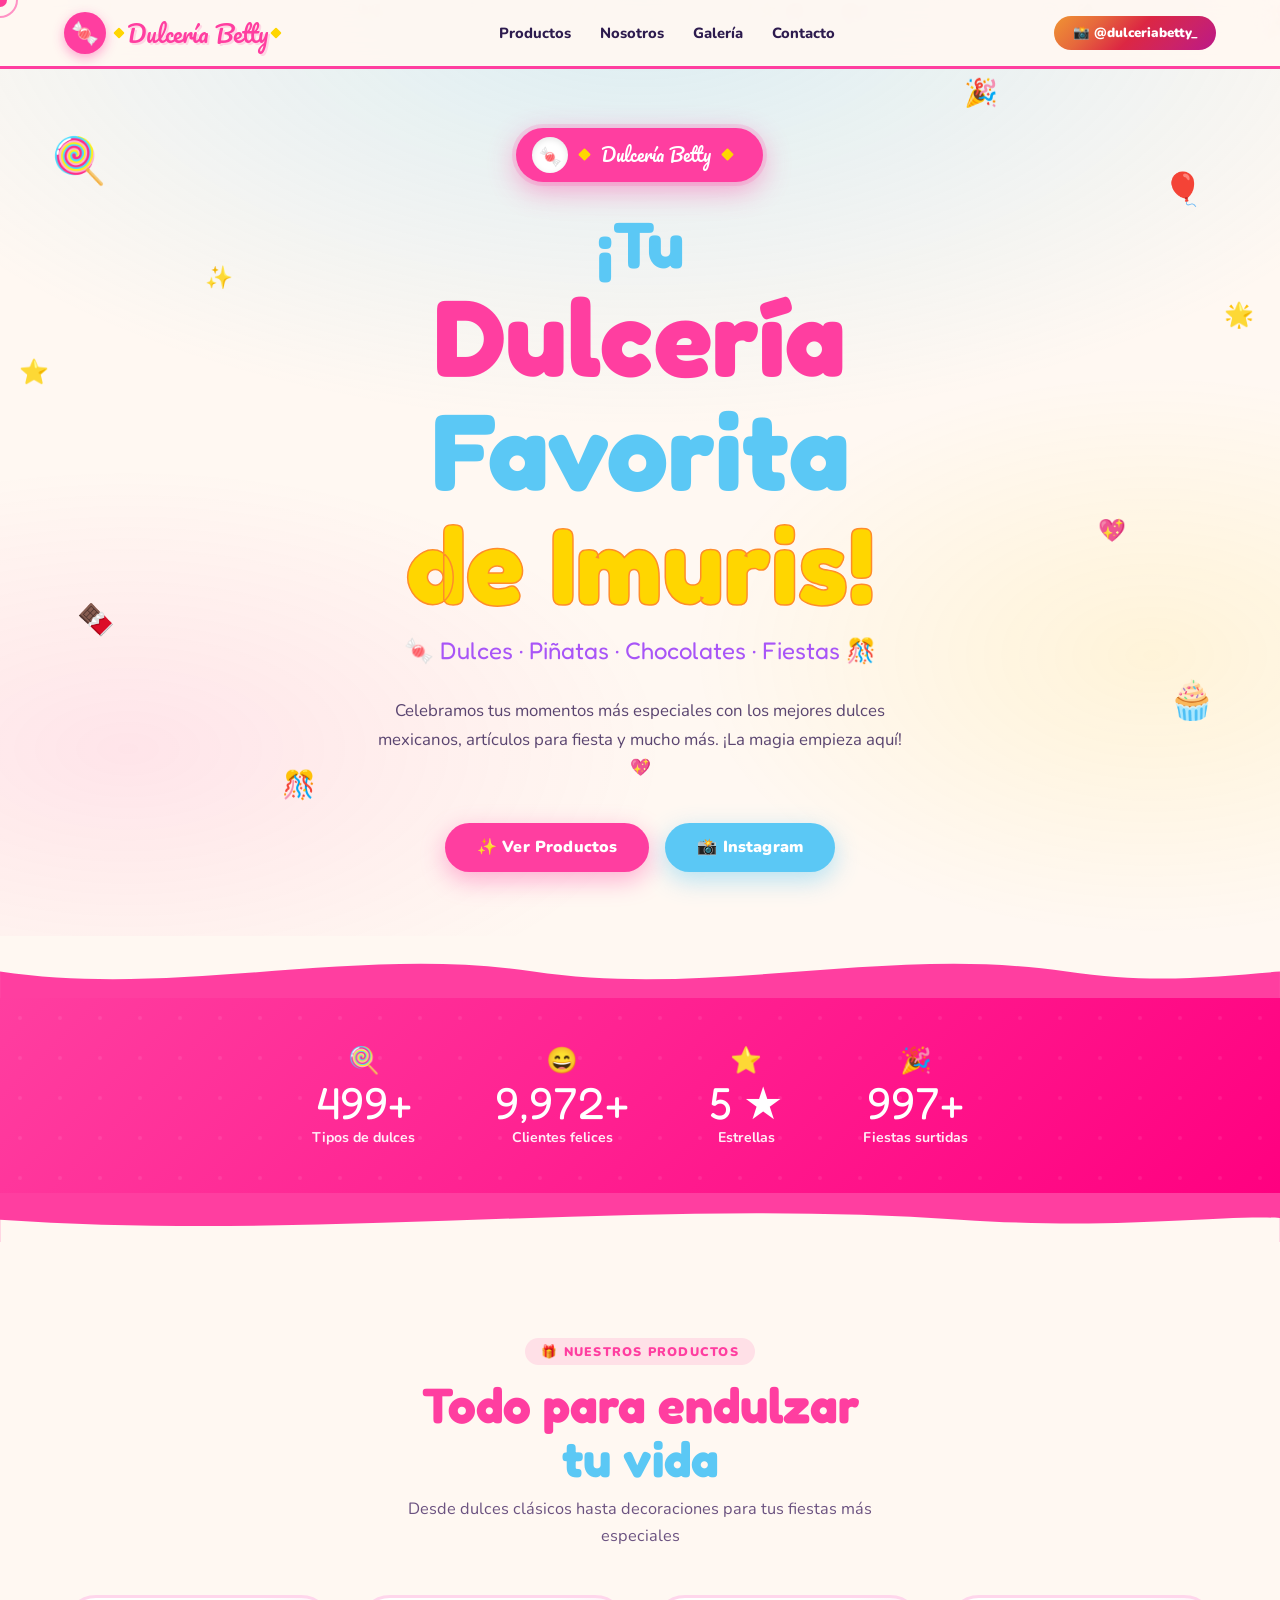
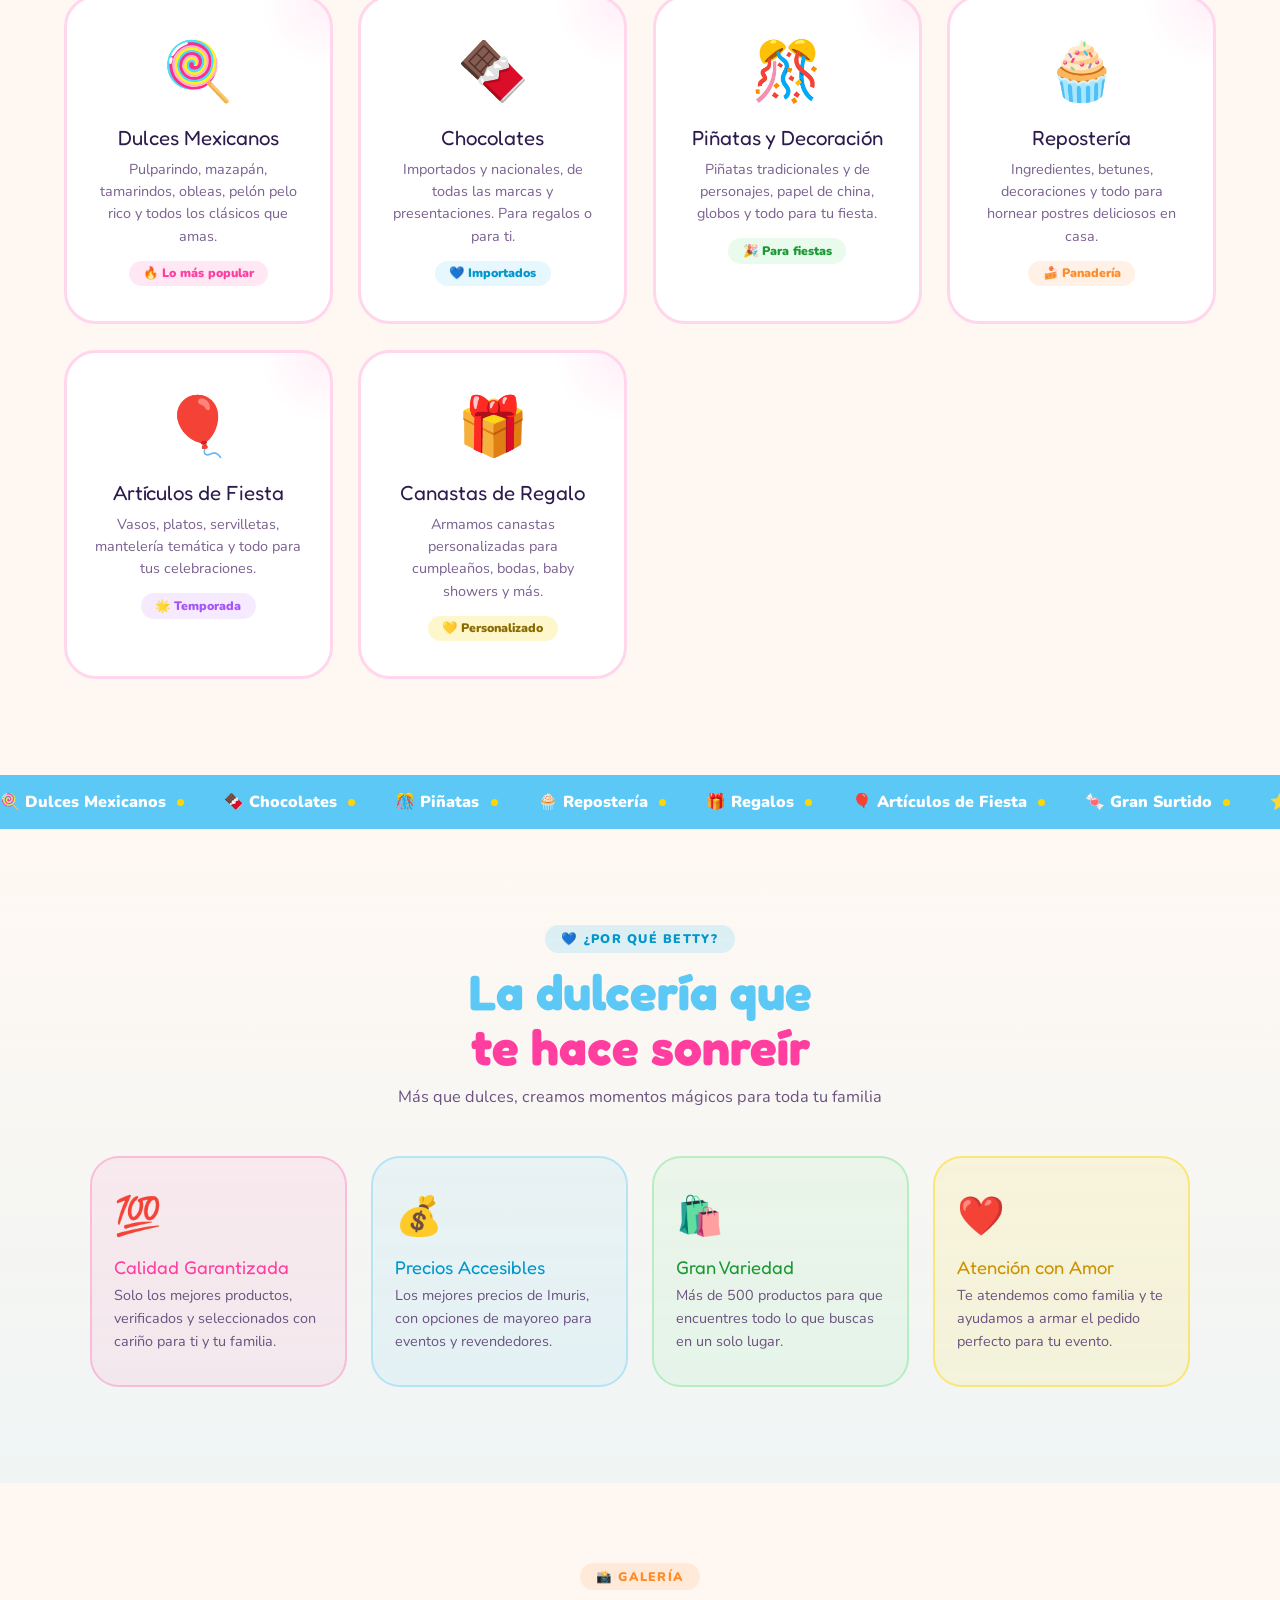
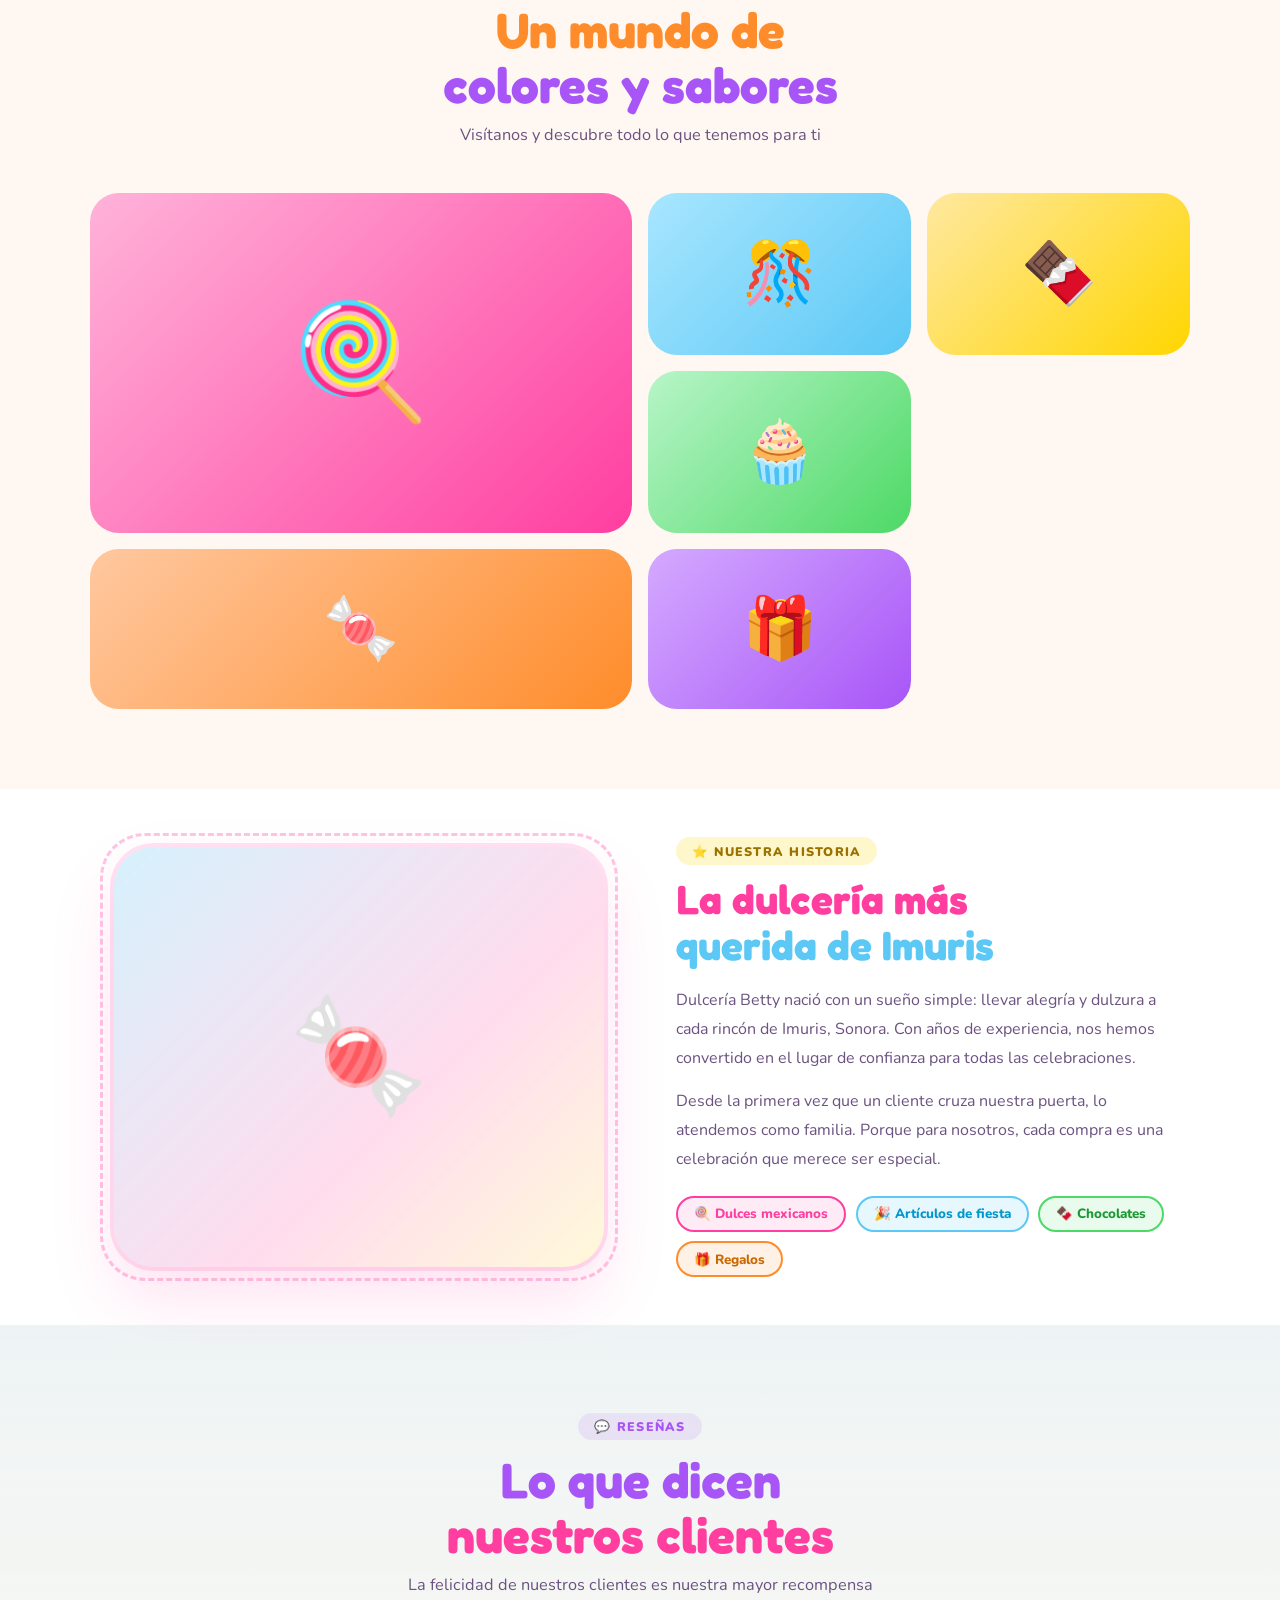
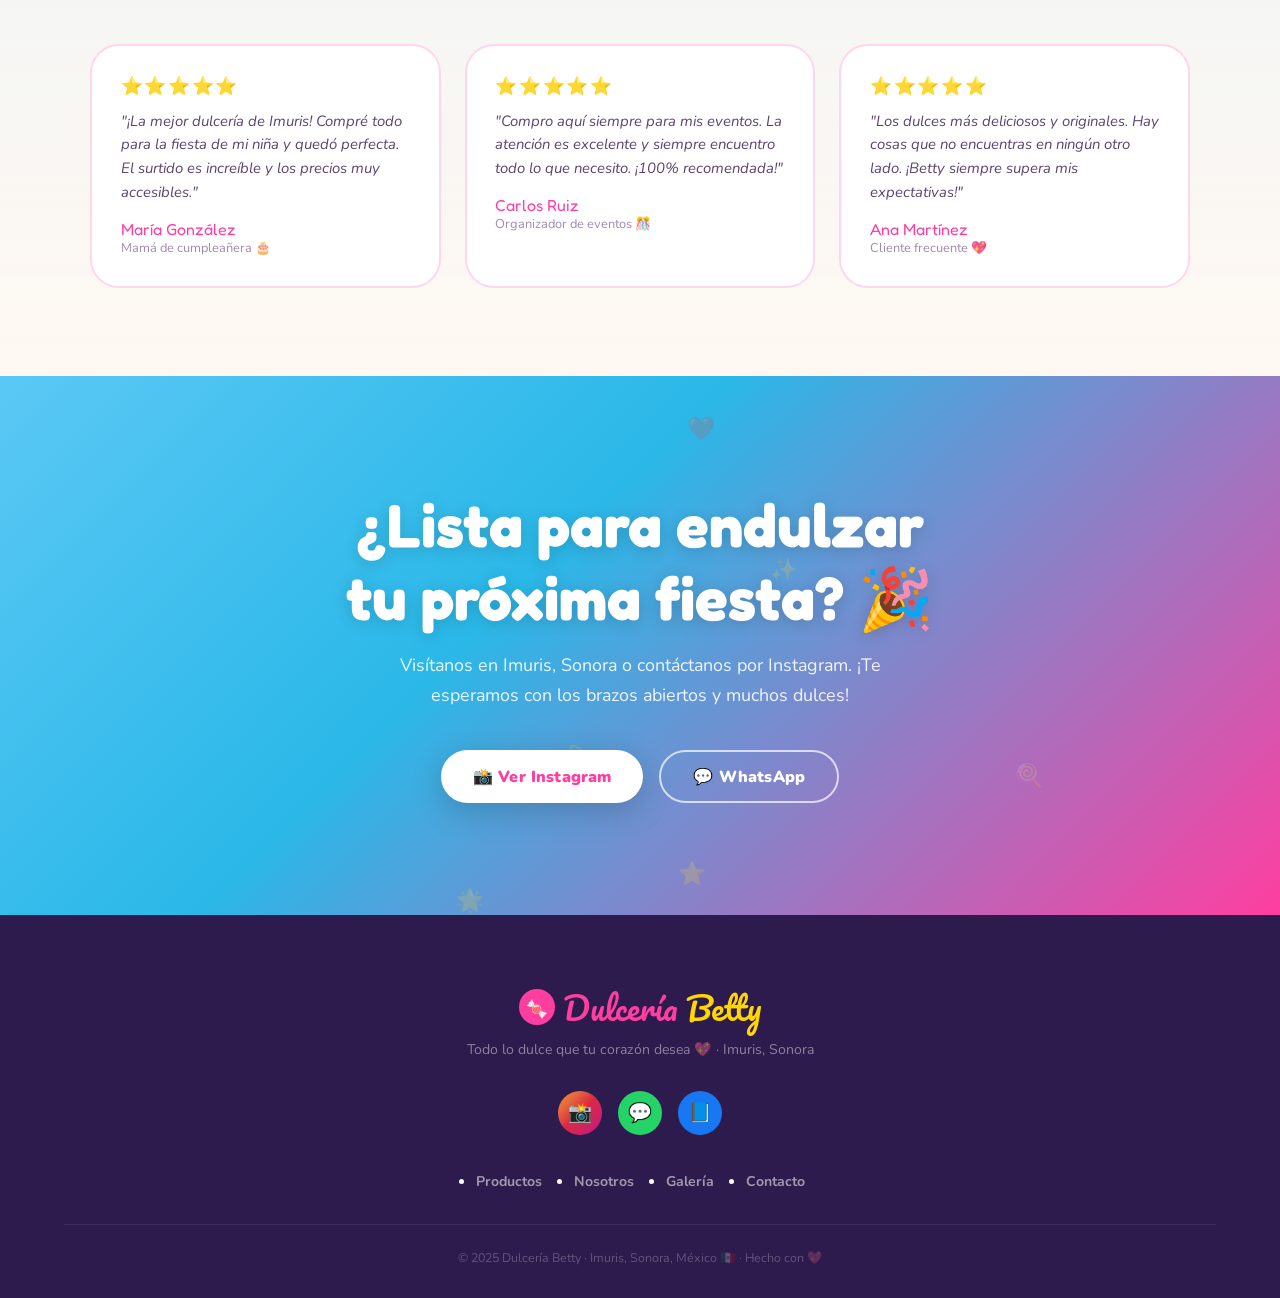
==== index.html @ 535f072e "Rename dulceriabetty.html to index.html" ====
<!DOCTYPE html>
<html lang="es">
<head>
<meta charset="UTF-8">
<meta name="viewport" content="width=device-width, initial-scale=1.0">
<title>Dulcería Betty 🍬 — Imuris, Sonora</title>
<link href="https://fonts.googleapis.com/css2?family=Pacifico&family=Nunito:wght@400;700;800;900&family=Fredoka+One&display=swap" rel="stylesheet">
<link rel="stylesheet" href="style.css">
</head>
<body>

<div id="cur"></div>
<div id="cur2"></div>
<div class="bg-floats" id="bgF"></div>

<!-- ═══════════════════════ NAV ═══════════════════════ -->
<nav>
  <a href="#" class="nav-logo">
    <div class="logo-bubble">🍬</div>
    <div class="logo-text">
      <span class="logo-gem"></span>
      Dulcería Betty
      <span class="logo-gem"></span>
    </div>
  </a>
  <ul class="nav-links">
    <li><a href="#productos">Productos</a></li>
    <li><a href="#nosotros">Nosotros</a></li>
    <li><a href="#galeria">Galería</a></li>
    <li><a href="#contacto">Contacto</a></li>
  </ul>
  <a href="https://www.instagram.com/dulceriabetty_/" target="_blank" class="nav-ig">📸 @dulceriabetty_</a>
</nav>

<!-- ═══════════════════════ HERO ═══════════════════════ -->
<section class="hero">
  <div class="hero-floats">
    <span class="hf" style="top:14%;left:4%;font-size:2.8rem;animation-duration:4s;animation-delay:0s">🍭</span>
    <span class="hf" style="top:18%;right:6%;font-size:2rem;animation-duration:3.5s;animation-delay:.6s">🎈</span>
    <span class="hf" style="top:64%;left:6%;font-size:1.9rem;animation-duration:4.2s;animation-delay:1.3s">🍫</span>
    <span class="hf" style="top:72%;right:5%;font-size:2.4rem;animation-duration:3.8s;animation-delay:.4s">🧁</span>
    <span class="hf" style="top:38%;left:1.5%;font-size:1.5rem;animation-duration:3.2s;animation-delay:1s">⭐</span>
    <span class="hf" style="top:32%;right:2%;font-size:1.5rem;animation-duration:4.5s;animation-delay:1.9s">🌟</span>
    <span class="hf" style="top:82%;left:22%;font-size:1.7rem;animation-duration:3.6s;animation-delay:.8s">🎊</span>
    <span class="hf" style="top:8%;right:22%;font-size:1.7rem;animation-duration:4.1s;animation-delay:1.5s">🎉</span>
    <span class="hf" style="top:55%;right:12%;font-size:1.4rem;animation-duration:3.9s;animation-delay:2.2s">💖</span>
    <span class="hf" style="top:28%;left:16%;font-size:1.4rem;animation-duration:4.4s;animation-delay:.2s">✨</span>
  </div>

  <div style="position:relative;z-index:1;">
    <!-- Logo badge fiel al branding -->
    <div class="hero-logo-badge">
      <div class="hero-logo-bubble">🍬</div>
      <span class="gem"></span>
      Dulcería Betty
      <span class="gem"></span>
    </div>

    <h1>
      <span style="display:block;color:var(--sky);font-size:.6em">¡Tu</span>
      <span class="h1-pink">Dulcería</span><br>
      <span class="h1-sky">Favorita</span><br>
      <span class="h1-yellow">de Imuris!</span>
    </h1>

    <p class="hero-sub">🍬 Dulces · Piñatas · Chocolates · Fiestas 🎊</p>
    <p class="hero-desc">
      Celebramos tus momentos más especiales con los mejores dulces mexicanos,
      artículos para fiesta y mucho más. ¡La magia empieza aquí! 💖
    </p>
    <div class="hero-btns">
      <a href="#productos" class="btn btn-pink" id="btnVer">✨ Ver Productos</a>
      <a href="https://www.instagram.com/dulceriabetty_/" target="_blank" class="btn btn-sky">📸 Instagram</a>
    </div>
  </div>
</section>

<!-- WAVE pink -->
<div class="wave">
  <svg viewBox="0 0 1440 70" xmlns="http://www.w3.org/2000/svg">
    <path d="M0,40 C200,70 400,10 600,40 C800,70 1000,10 1200,40 C1300,55 1370,45 1440,40 L1440,70 L0,70 Z" fill="#FF3EA0"/>
  </svg>
</div>

<!-- ═══════════════════════ STATS ═══════════════════════ -->
<div class="stats">
  <div class="stat reveal"><span class="stat-icon">🍭</span><span class="stat-num" data-count="500">0</span><span class="stat-label">Tipos de dulces</span></div>
  <div class="stat reveal" style="transition-delay:.1s"><span class="stat-icon">😄</span><span class="stat-num" data-count="10000">0</span><span class="stat-label">Clientes felices</span></div>
  <div class="stat reveal" style="transition-delay:.2s"><span class="stat-icon">⭐</span><span class="stat-num" data-count="5">0</span><span class="stat-label">Estrellas</span></div>
  <div class="stat reveal" style="transition-delay:.3s"><span class="stat-icon">🎉</span><span class="stat-num" data-count="1000">0</span><span class="stat-label">Fiestas surtidas</span></div>
</div>

<!-- WAVE sky -->
<div class="wave" style="background:var(--pink)">
  <svg viewBox="0 0 1440 55" xmlns="http://www.w3.org/2000/svg">
    <path d="M0,30 C360,55 720,5 1080,30 C1260,42 1360,25 1440,28 L1440,55 L0,55 Z" fill="#FFF8F2"/>
  </svg>
</div>

<!-- ═══════════════════════ PRODUCTS ═══════════════════════ -->
<section class="products" id="productos">
  <div class="tag reveal" style="background:rgba(255,62,160,.13);color:var(--pink)">🎁 Nuestros Productos</div>
  <h2 class="sec-title reveal" style="color:var(--pink)">Todo para endulzar<br><span style="color:var(--sky)">tu vida</span></h2>
  <p class="sec-sub reveal">Desde dulces clásicos hasta decoraciones para tus fiestas más especiales</p>

  <div class="products-grid">
    <div class="pcard reveal">
      <span class="pcard-emoji">🍭</span>
      <div class="pcard-name">Dulces Mexicanos</div>
      <p class="pcard-desc">Pulparindo, mazapán, tamarindos, obleas, pelón pelo rico y todos los clásicos que amas.</p>
      <span class="ptag" style="background:rgba(255,62,160,.12);color:var(--pink)">🔥 Lo más popular</span>
    </div>
    <div class="pcard reveal" style="transition-delay:.1s">
      <span class="pcard-emoji">🍫</span>
      <div class="pcard-name">Chocolates</div>
      <p class="pcard-desc">Importados y nacionales, de todas las marcas y presentaciones. Para regalos o para ti.</p>
      <span class="ptag" style="background:rgba(91,200,245,.15);color:#0097cc">💙 Importados</span>
    </div>
    <div class="pcard reveal" style="transition-delay:.2s">
      <span class="pcard-emoji">🎊</span>
      <div class="pcard-name">Piñatas y Decoración</div>
      <p class="pcard-desc">Piñatas tradicionales y de personajes, papel de china, globos y todo para tu fiesta.</p>
      <span class="ptag" style="background:rgba(77,217,102,.12);color:#1a9933">🎉 Para fiestas</span>
    </div>
    <div class="pcard reveal" style="transition-delay:.3s">
      <span class="pcard-emoji">🧁</span>
      <div class="pcard-name">Repostería</div>
      <p class="pcard-desc">Ingredientes, betunes, decoraciones y todo para hornear postres deliciosos en casa.</p>
      <span class="ptag" style="background:rgba(255,140,42,.12);color:var(--orange)">🍰 Panadería</span>
    </div>
    <div class="pcard reveal" style="transition-delay:.4s">
      <span class="pcard-emoji">🎈</span>
      <div class="pcard-name">Artículos de Fiesta</div>
      <p class="pcard-desc">Vasos, platos, servilletas, mantelería temática y todo para tus celebraciones.</p>
      <span class="ptag" style="background:rgba(168,85,247,.12);color:var(--purple)">🌟 Temporada</span>
    </div>
    <div class="pcard reveal" style="transition-delay:.5s">
      <span class="pcard-emoji">🎁</span>
      <div class="pcard-name">Canastas de Regalo</div>
      <p class="pcard-desc">Armamos canastas personalizadas para cumpleaños, bodas, baby showers y más.</p>
      <span class="ptag" style="background:rgba(255,214,0,.2);color:#8a6b00">💛 Personalizado</span>
    </div>
  </div>
</section>

<!-- MARQUEE -->
<div class="mq-wrap">
  <div class="mq-track" id="mqTrack"></div>
</div>

<!-- ═══════════════════════ FEATURES ═══════════════════════ -->
<section class="features">
  <div class="tag reveal" style="background:rgba(91,200,245,.2);color:#0097cc">💙 ¿Por qué Betty?</div>
  <h2 class="sec-title reveal" style="color:var(--sky)">La dulcería que<br><span style="color:var(--pink)">te hace sonreír</span></h2>
  <p class="sec-sub reveal">Más que dulces, creamos momentos mágicos para toda tu familia</p>
  <div class="feats-grid">
    <div class="fcard reveal" style="background:rgba(255,62,160,.07);border-color:rgba(255,62,160,.25)">
      <span class="fcard-icon">💯</span>
      <div class="fcard-title" style="color:var(--pink)">Calidad Garantizada</div>
      <p class="fcard-desc">Solo los mejores productos, verificados y seleccionados con cariño para ti y tu familia.</p>
    </div>
    <div class="fcard reveal" style="background:rgba(91,200,245,.09);border-color:rgba(91,200,245,.35);transition-delay:.1s">
      <span class="fcard-icon">💰</span>
      <div class="fcard-title" style="color:#0097cc">Precios Accesibles</div>
      <p class="fcard-desc">Los mejores precios de Imuris, con opciones de mayoreo para eventos y revendedores.</p>
    </div>
    <div class="fcard reveal" style="background:rgba(77,217,102,.07);border-color:rgba(77,217,102,.3);transition-delay:.2s">
      <span class="fcard-icon">🛍️</span>
      <div class="fcard-title" style="color:#1a9933">Gran Variedad</div>
      <p class="fcard-desc">Más de 500 productos para que encuentres todo lo que buscas en un solo lugar.</p>
    </div>
    <div class="fcard reveal" style="background:rgba(255,214,0,.1);border-color:rgba(255,214,0,.45);transition-delay:.3s">
      <span class="fcard-icon">❤️</span>
      <div class="fcard-title" style="color:#cc9200">Atención con Amor</div>
      <p class="fcard-desc">Te atendemos como familia y te ayudamos a armar el pedido perfecto para tu evento.</p>
    </div>
  </div>
</section>

<!-- ═══════════════════════ GALLERY ═══════════════════════ -->
<section class="gallery" id="galeria">
  <div class="tag reveal" style="background:rgba(255,140,42,.12);color:var(--orange)">📸 Galería</div>
  <h2 class="sec-title reveal" style="color:var(--orange)">Un mundo de<br><span style="color:var(--purple)">colores y sabores</span></h2>
  <p class="sec-sub reveal">Visítanos y descubre todo lo que tenemos para ti</p>
  <div class="gal-grid">
    <div class="gcell g1 reveal" data-label="Dulces Mexicanos">🍭</div>
    <div class="gcell g2 reveal" style="transition-delay:.1s" data-label="Artículos de Fiesta">🎊</div>
    <div class="gcell g3 reveal" style="transition-delay:.2s" data-label="Chocolates">🍫</div>
    <div class="gcell g4 reveal" style="transition-delay:.1s" data-label="Repostería">🧁</div>
    <div class="gcell g5 reveal" style="transition-delay:.2s" data-label="Surtido Variado">🍬</div>
    <div class="gcell g6 reveal" style="transition-delay:.3s" data-label="Regalos">🎁</div>
  </div>
</section>

<!-- ═══════════════════════ ABOUT ═══════════════════════ -->
<div class="about-bg" id="nosotros">
  <div class="about-wrap">
    <div class="about-vis reveal-l">
      <div class="about-emoji">🍬</div>
    </div>
    <div class="reveal-r">
      <div class="tag" style="background:rgba(255,214,0,.2);color:#9a7200">⭐ Nuestra Historia</div>
      <h2 class="about-title">
        <span style="color:var(--pink)">La dulcería más</span><br>
        <span style="color:var(--sky)">querida de Imuris</span>
      </h2>
      <p class="about-text">Dulcería Betty nació con un sueño simple: llevar alegría y dulzura a cada rincón de Imuris, Sonora. Con años de experiencia, nos hemos convertido en el lugar de confianza para todas las celebraciones.</p>
      <p class="about-text">Desde la primera vez que un cliente cruza nuestra puerta, lo atendemos como familia. Porque para nosotros, cada compra es una celebración que merece ser especial.</p>
      <div class="pills">
        <span class="pill p-pink">🍭 Dulces mexicanos</span>
        <span class="pill p-sky">🎉 Artículos de fiesta</span>
        <span class="pill p-green">🍫 Chocolates</span>
        <span class="pill p-orange">🎁 Regalos</span>
      </div>
    </div>
  </div>
</div>

<!-- ═══════════════════════ TESTIMONIALS ═══════════════════════ -->
<section class="tests">
  <div class="tag reveal" style="background:rgba(168,85,247,.12);color:var(--purple)">💬 Reseñas</div>
  <h2 class="sec-title reveal" style="color:var(--purple)">Lo que dicen<br><span style="color:var(--pink)">nuestros clientes</span></h2>
  <p class="sec-sub reveal">La felicidad de nuestros clientes es nuestra mayor recompensa</p>
  <div class="test-grid">
    <div class="tcard reveal">
      <div class="tstars">⭐⭐⭐⭐⭐</div>
      <p class="ttext">"¡La mejor dulcería de Imuris! Compré todo para la fiesta de mi niña y quedó perfecta. El surtido es increíble y los precios muy accesibles."</p>
      <div class="tauthor">María González</div>
      <div class="trole">Mamá de cumpleañera 🎂</div>
    </div>
    <div class="tcard reveal" style="transition-delay:.1s">
      <div class="tstars">⭐⭐⭐⭐⭐</div>
      <p class="ttext">"Compro aquí siempre para mis eventos. La atención es excelente y siempre encuentro todo lo que necesito. ¡100% recomendada!"</p>
      <div class="tauthor">Carlos Ruiz</div>
      <div class="trole">Organizador de eventos 🎊</div>
    </div>
    <div class="tcard reveal" style="transition-delay:.2s">
      <div class="tstars">⭐⭐⭐⭐⭐</div>
      <p class="ttext">"Los dulces más deliciosos y originales. Hay cosas que no encuentras en ningún otro lado. ¡Betty siempre supera mis expectativas!"</p>
      <div class="tauthor">Ana Martínez</div>
      <div class="trole">Cliente frecuente 💖</div>
    </div>
  </div>
</section>

<!-- ═══════════════════════ CTA ═══════════════════════ -->
<section class="cta" id="contacto">
  <div class="cta-stars" id="ctaStars"></div>
  <div class="cta-inner reveal">
    <h2>¿Lista para endulzar<br>tu próxima fiesta? 🎉</h2>
    <p>Visítanos en Imuris, Sonora o contáctanos por Instagram. ¡Te esperamos con los brazos abiertos y muchos dulces!</p>
    <div class="hero-btns">
      <a href="https://www.instagram.com/dulceriabetty_/" target="_blank" class="btn btn-white" id="btnIG">📸 Ver Instagram</a>
      <a href="https://wa.me/526311234567" target="_blank" class="btn btn-ghost">💬 WhatsApp</a>
    </div>
  </div>
</section>

<!-- ═══════════════════════ FOOTER ═══════════════════════ -->
<footer>
  <div class="foot-logo">
    <div class="foot-logo-bubble">🍬</div>
    <div class="foot-logo-text">Dulcería <span>Betty</span></div>
  </div>
  <p class="foot-tag">Todo lo dulce que tu corazón desea 💖 · Imuris, Sonora</p>
  <div class="soc-row">
    <a href="https://www.instagram.com/dulceriabetty_/" target="_blank" class="soc-btn soc-ig" title="Instagram">📸</a>
    <a href="https://wa.me/526311234567" target="_blank" class="soc-btn soc-wa" title="WhatsApp">💬</a>
    <a href="#" class="soc-btn soc-fb" title="Facebook">📘</a>
  </div>
  <ul class="foot-links">
    <li><a href="#productos">Productos</a></li>
    <li><a href="#nosotros">Nosotros</a></li>
    <li><a href="#galeria">Galería</a></li>
    <li><a href="#contacto">Contacto</a></li>
  </ul>
  <p class="foot-copy">© 2025 Dulcería Betty · Imuris, Sonora, México 🇲🇽 · Hecho con 💖</p>
</footer>

<!-- ═══════════════════════ SCRIPTS ═══════════════════════ -->
<script>
/* ─ CURSOR ─ */
const cur=document.getElementById('cur'),cur2=document.getElementById('cur2');
let mx=0,my=0,cx=0,cy=0;
document.addEventListener('mousemove',e=>{mx=e.clientX;my=e.clientY;cur.style.left=mx+'px';cur.style.top=my+'px';});
(function anim(){cx+=(mx-cx)*.16;cy+=(my-cy)*.16;cur2.style.left=cx+'px';cur2.style.top=cy+'px';requestAnimationFrame(anim);})();
document.querySelectorAll('a,button,.btn,.pcard,.gcell,.tcard').forEach(el=>{
  el.addEventListener('mouseenter',()=>{cur.style.transform='translate(-50%,-50%) scale(2.8)';cur.style.background='var(--yellow)';cur2.style.borderColor='var(--yellow)';});
  el.addEventListener('mouseleave',()=>{cur.style.transform='translate(-50%,-50%) scale(1)';cur.style.background='var(--pink)';cur2.style.borderColor='var(--pink)';});
});

/* ─ BG FLOATS ─ */
const ems=['🍭','🍬','🍫','🧁','🎊','⭐','🍡','🎈','✨','🎉','🍰','🌟','💖','🎀','🎁'];
const bgF=document.getElementById('bgF');
for(let i=0;i<28;i++){
  const s=document.createElement('span');
  s.textContent=ems[Math.floor(Math.random()*ems.length)];
  s.style.cssText=`left:${Math.random()*100}%;font-size:${.9+Math.random()*1.3}rem;animation-duration:${10+Math.random()*20}s;animation-delay:${Math.random()*15}s;`;
  bgF.appendChild(s);
}

/* ─ CTA STARS ─ */
const ctaS=document.getElementById('ctaStars');
['⭐','✨','🌟','💫','❤️','🍭'].forEach((em,i)=>{
  const s=document.createElement('span');
  s.textContent=em;
  s.style.cssText=`position:absolute;font-size:1.4rem;left:${5+Math.random()*90}%;top:${5+Math.random()*90}%;animation-delay:${i*.4}s;`;
  ctaS.appendChild(s);
});

/* ─ MARQUEE ─ */
const items=['🍭 Dulces Mexicanos','🍫 Chocolates','🎊 Piñatas','🧁 Repostería','🎁 Regalos','🎈 Artículos de Fiesta','🍬 Gran Surtido','⭐ Calidad Garantizada','💰 Precios Accesibles','🎉 Imuris, Sonora'];
const track=document.getElementById('mqTrack');
[...items,...items].forEach(t=>{const d=document.createElement('div');d.className='mq-item';d.innerHTML=`<span>${t}</span><span class="mq-dot"></span>`;track.appendChild(d);});

/* ─ SCROLL REVEAL ─ */
const obs=new IntersectionObserver(es=>{es.forEach(e=>{if(e.isIntersecting)e.target.classList.add('on');});},{threshold:.11});
document.querySelectorAll('.reveal,.reveal-l,.reveal-r').forEach(el=>obs.observe(el));

/* ─ COUNT UP ─ */
const cobs=new IntersectionObserver(es=>{
  es.forEach(e=>{
    if(!e.isIntersecting)return;
    const el=e.target,target=+el.dataset.count,t0=performance.now();
    (function tick(now){
      const p=Math.min((now-t0)/1800,1),ease=1-Math.pow(1-p,3),v=Math.round(ease*target);
      el.textContent=target===5?'5 ★':(v>=1000?v.toLocaleString():v)+(target>=100?'+':'');
      if(p<1)requestAnimationFrame(tick);
    })(t0);
    cobs.unobserve(el);
  });
},{threshold:.5});
document.querySelectorAll('[data-count]').forEach(el=>cobs.observe(el));

/* ─ CONFETTI BURST ─ */
const cols=['#FF3EA0','#5BC8F5','#FFD600','#4DD966','#FF8C2A','#A855F7','#FF0080','#fff'];
function burst(x,y){
  for(let i=0;i<26;i++){
    const p=document.createElement('div');
    p.className='cft';
    const tx=(Math.random()-.5)*230,ty=(Math.random()-.5)*230;
    const sz=6+Math.random()*6;
    p.style.cssText=`left:${x}px;top:${y}px;width:${sz}px;height:${sz}px;background:${cols[Math.floor(Math.random()*cols.length)]};border-radius:${Math.random()>.5?'50%':'3px'};`;
    document.body.appendChild(p);
    p.animate([
      {transform:'translate(-50%,-50%) rotate(0deg) scale(1)',opacity:1},
      {transform:`translate(calc(-50% + ${tx}px),calc(-50% + ${ty}px)) rotate(${Math.random()*720}deg) scale(.05)`,opacity:0}
    ],{duration:750+Math.random()*500,easing:'cubic-bezier(.25,.46,.45,.94)',fill:'forwards'}).onfinish=()=>p.remove();
  }
}
document.getElementById('btnVer').addEventListener('click',e=>burst(e.clientX,e.clientY));
document.getElementById('btnIG').addEventListener('click',e=>burst(e.clientX,e.clientY));

/* ─ NAV active scroll ─ */
const secs=document.querySelectorAll('section[id],[id="nosotros"]');
window.addEventListener('scroll',()=>{
  let c='';
  secs.forEach(s=>{if(window.scrollY>=s.offsetTop-140)c=s.id;});
  document.querySelectorAll('.nav-links a').forEach(a=>{a.style.color=a.getAttribute('href')==='#'+c?'var(--pink)':'';});
},{passive:true});
</script>
</body>
</html>
---- style.css ----
:root {
  --pink:    #FF3EA0;
  --hot:     #FF0080;
  --sky:     #5BC8F5;
  --skylt:   #A8E6FF;
  --yellow:  #FFD600;
  --green:   #4DD966;
  --orange:  #FF8C2A;
  --purple:  #A855F7;
  --cream:   #FFF8F2;
  --white:   #FFFFFF;
  --dark:    #2D1B4E;
}
*{margin:0;padding:0;box-sizing:border-box;}
html{scroll-behavior:smooth;}
body{font-family:'Nunito',sans-serif;background:var(--cream);color:var(--dark);overflow-x:hidden;cursor:none;}

/* ── CURSOR ── */
#cur{width:14px;height:14px;background:var(--pink);border-radius:50%;position:fixed;pointer-events:none;z-index:99999;transform:translate(-50%,-50%);transition:transform .12s,background .25s;mix-blend-mode:multiply;}
#cur2{width:36px;height:36px;border:2.5px solid var(--pink);border-radius:50%;position:fixed;pointer-events:none;z-index:99998;transform:translate(-50%,-50%);transition:transform .28s cubic-bezier(.25,.46,.45,.94),border-color .25s;opacity:.55;}

/* ── FLOATING BG ── */
.bg-floats{position:fixed;inset:0;pointer-events:none;z-index:0;overflow:hidden;}
.bg-floats span{position:absolute;animation:floatUp linear infinite;opacity:.13;}
@keyframes floatUp{0%{transform:translateY(105vh) rotate(0);}100%{transform:translateY(-8vh) rotate(360deg);}}

/* ── NAV ── */
nav{
  position:fixed;top:0;left:0;right:0;z-index:200;
  display:flex;align-items:center;justify-content:space-between;
  padding:.75rem 5%;
  background:rgba(255,248,242,.92);
  backdrop-filter:blur(16px);
  border-bottom:3px solid var(--pink);
  animation:slideDown .7s cubic-bezier(.34,1.56,.64,1) both;
}
@keyframes slideDown{from{transform:translateY(-110%);opacity:0;}to{transform:translateY(0);opacity:1;}}

/* Logo fiel al branding */
.nav-logo{display:flex;align-items:center;gap:.55rem;text-decoration:none;}
.logo-bubble{
  background:var(--pink);border-radius:50%;
  width:42px;height:42px;display:flex;align-items:center;justify-content:center;
  box-shadow:0 4px 12px rgba(255,62,160,.45);
  font-size:1.4rem;
  animation:bobble 2.4s ease-in-out infinite;
  flex-shrink:0;
}
@keyframes bobble{0%,100%{transform:translateY(0);}50%{transform:translateY(-5px);}}
.logo-text{
  font-family:'Pacifico',cursive;font-size:1.45rem;
  color:var(--pink);
  text-shadow:2px 2px 0 rgba(255,62,160,.18);
  display:flex;align-items:center;gap:.25rem;
}
.logo-gem{display:inline-block;width:8px;height:8px;background:var(--yellow);transform:rotate(45deg);border-radius:1px;}

.nav-links{display:flex;gap:1.8rem;list-style:none;}
.nav-links a{text-decoration:none;font-weight:800;font-size:.92rem;color:var(--dark);position:relative;padding:.2rem 0;transition:color .25s;}
.nav-links a::after{content:'';position:absolute;bottom:-2px;left:0;right:0;height:2.5px;background:var(--pink);transform:scaleX(0);transition:transform .3s;border-radius:2px;}
.nav-links a:hover{color:var(--pink);}
.nav-links a:hover::after{transform:scaleX(1);}

.nav-ig{
  display:flex;align-items:center;gap:.45rem;
  background:linear-gradient(135deg,#f09433,#e6683c,#dc2743,#cc2366,#bc1888);
  color:#fff;padding:.5rem 1.15rem;border-radius:2rem;
  font-weight:900;font-size:.83rem;text-decoration:none;
  transition:transform .2s,box-shadow .2s;
}
.nav-ig:hover{transform:scale(1.06);box-shadow:0 6px 20px rgba(220,39,67,.45);}

/* ── HERO ── */
.hero{
  min-height:100vh;display:flex;align-items:center;justify-content:center;
  text-align:center;padding:8rem 2rem 4rem;position:relative;z-index:1;
  background:
    radial-gradient(ellipse 100% 70% at 50% 0%,rgba(91,200,245,.22) 0%,transparent 65%),
    radial-gradient(ellipse 70% 50% at 10% 80%,rgba(255,62,160,.1) 0%,transparent 60%),
    radial-gradient(ellipse 60% 50% at 90% 70%,rgba(255,214,0,.1) 0%,transparent 60%);
}
.hero-floats{position:absolute;inset:0;pointer-events:none;overflow:hidden;}
.hf{position:absolute;animation:hFloat ease-in-out infinite;}
@keyframes hFloat{0%,100%{transform:translateY(0) rotate(-6deg);}50%{transform:translateY(-20px) rotate(6deg);}}

/* Big logo badge in hero */
.hero-logo-badge{
  display:inline-flex;align-items:center;gap:.6rem;
  background:var(--pink);color:#fff;
  padding:.55rem 1.8rem .55rem 1rem;border-radius:3rem;
  font-family:'Pacifico',cursive;font-size:1.1rem;
  margin-bottom:1.8rem;
  box-shadow:0 8px 28px rgba(255,62,160,.45),0 0 0 4px rgba(255,62,160,.15);
  animation:popIn .7s .2s cubic-bezier(.34,1.56,.64,1) both;
}
@keyframes popIn{from{transform:scale(0) rotate(-12deg);opacity:0;}to{transform:scale(1) rotate(0);opacity:1;}}
.hero-logo-badge .gem{display:inline-block;width:9px;height:9px;background:var(--yellow);transform:rotate(45deg);border-radius:1px;margin:0 .15rem;}
.hero-logo-bubble{
  width:36px;height:36px;background:#fff;border-radius:50%;
  display:flex;align-items:center;justify-content:center;font-size:1.15rem;
  box-shadow:inset 0 2px 6px rgba(0,0,0,.1);
}

.hero h1{
  font-family:'Fredoka One',cursive;
  font-size:clamp(3rem,8.5vw,7rem);
  line-height:1.05;
  animation:slideUp .85s .1s cubic-bezier(.34,1.56,.64,1) both;
}
.h1-white{color:#fff;-webkit-text-stroke:2px var(--pink);}
.h1-sky{color:var(--sky);}
.h1-pink{color:var(--pink);}
.h1-yellow{color:var(--yellow);-webkit-text-stroke:1.5px var(--orange);}
@keyframes slideUp{from{transform:translateY(40px);opacity:0;}to{transform:translateY(0);opacity:1;}}
.hero-sub{font-family:'Fredoka One',cursive;font-size:clamp(1.1rem,2.5vw,1.5rem);color:var(--purple);margin:.9rem 0 2rem;animation:slideUp .85s .25s cubic-bezier(.34,1.56,.64,1) both;}
.hero-desc{max-width:540px;margin:0 auto 2.5rem;font-size:1.05rem;color:#5a4570;line-height:1.7;animation:slideUp .85s .38s cubic-bezier(.34,1.56,.64,1) both;}
.hero-btns{display:flex;gap:1rem;justify-content:center;flex-wrap:wrap;animation:slideUp .85s .5s cubic-bezier(.34,1.56,.64,1) both;}

/* ── BUTTONS ── */
.btn{
  padding:.85rem 2rem;border-radius:3rem;
  font-family:'Nunito',sans-serif;font-weight:900;font-size:1rem;
  cursor:none;border:none;transition:transform .22s,box-shadow .22s;
  text-decoration:none;display:inline-flex;align-items:center;gap:.5rem;
  letter-spacing:.01em;
}
.btn-pink{background:var(--pink);color:#fff;box-shadow:0 8px 24px rgba(255,62,160,.4);}
.btn-pink:hover{transform:translateY(-4px) scale(1.04);box-shadow:0 14px 34px rgba(255,62,160,.52);}
.btn-sky{background:var(--sky);color:#fff;box-shadow:0 8px 24px rgba(91,200,245,.45);}
.btn-sky:hover{transform:translateY(-4px) scale(1.04);box-shadow:0 14px 34px rgba(91,200,245,.55);}
.btn-yellow{background:var(--yellow);color:var(--dark);box-shadow:0 8px 24px rgba(255,214,0,.4);}
.btn-yellow:hover{transform:translateY(-4px) scale(1.04);}
.btn-white{background:#fff;color:var(--pink);box-shadow:0 8px 32px rgba(0,0,0,.18);}
.btn-white:hover{transform:translateY(-4px) scale(1.04);}
.btn-ghost{background:transparent;color:#fff;border:2.5px solid rgba(255,255,255,.7);}
.btn-ghost:hover{background:rgba(255,255,255,.18);transform:translateY(-4px);}

/* ── WAVY DIVIDER ── */
.wave{width:100%;overflow:hidden;line-height:0;position:relative;z-index:2;}
.wave svg{display:block;}

/* ── STATS ── */
.stats{
  background:linear-gradient(135deg,var(--pink) 0%,var(--hot) 100%);
  padding:2.8rem 5%;display:flex;justify-content:center;flex-wrap:wrap;gap:2rem 5rem;
  position:relative;z-index:2;
}
.stats::before{
  content:'';position:absolute;inset:0;
  background:url("data:image/svg+xml,%3Csvg width='40' height='40' xmlns='http://www.w3.org/2000/svg'%3E%3Ccircle cx='20' cy='20' r='2' fill='white' fill-opacity='.08'/%3E%3C/svg%3E");
}
.stat{text-align:center;color:#fff;position:relative;}
.stat-icon{font-size:1.6rem;display:block;margin-bottom:.2rem;}
.stat-num{font-family:'Fredoka One',cursive;font-size:2.8rem;line-height:1;display:block;}
.stat-label{font-weight:700;font-size:.88rem;opacity:.92;}

/* ── SECTION SHARED ── */
section{position:relative;z-index:1;}
.tag{
  display:inline-flex;align-items:center;gap:.4rem;
  font-size:.78rem;font-weight:900;letter-spacing:.1em;text-transform:uppercase;
  padding:.32rem 1rem;border-radius:2rem;margin-bottom:.8rem;
}
.sec-title{font-family:'Fredoka One',cursive;font-size:clamp(2rem,5vw,3.1rem);line-height:1.1;margin-bottom:.6rem;}
.sec-sub{font-size:1.02rem;color:#6b5280;max-width:490px;margin:0 auto 2.8rem;line-height:1.65;}

/* ── PRODUCTS ── */
.products{padding:6rem 5%;text-align:center;}
.products-grid{display:grid;grid-template-columns:repeat(auto-fit,minmax(258px,1fr));gap:1.6rem;max-width:1180px;margin:0 auto;}
.pcard{
  background:#fff;border-radius:2rem;padding:2.2rem 1.5rem;
  border:3px solid #FFD6EC;
  transition:transform .35s cubic-bezier(.34,1.56,.64,1),box-shadow .35s,border-color .3s;
  position:relative;overflow:hidden;cursor:none;
}
.pcard::after{
  content:'';position:absolute;top:-60px;right:-60px;
  width:130px;height:130px;border-radius:50%;
  background:radial-gradient(circle,rgba(255,62,160,.08),transparent 70%);
  transition:transform .4s;
}
.pcard:hover{transform:translateY(-10px) scale(1.025);box-shadow:0 24px 50px rgba(255,62,160,.16);border-color:var(--pink);}
.pcard:hover::after{transform:scale(2.5);}
.pcard-emoji{font-size:3.6rem;margin-bottom:.9rem;display:block;animation:wiggle 2.8s ease-in-out infinite;}
@keyframes wiggle{0%,100%{transform:rotate(-6deg);}50%{transform:rotate(6deg);}}
.pcard:nth-child(2) .pcard-emoji{animation-delay:.45s;}
.pcard:nth-child(3) .pcard-emoji{animation-delay:.9s;}
.pcard:nth-child(4) .pcard-emoji{animation-delay:1.35s;}
.pcard:nth-child(5) .pcard-emoji{animation-delay:1.8s;}
.pcard:nth-child(6) .pcard-emoji{animation-delay:2.25s;}
.pcard-name{font-family:'Fredoka One',cursive;font-size:1.28rem;color:var(--dark);margin-bottom:.45rem;}
.pcard-desc{font-size:.9rem;color:#7a6090;line-height:1.55;}
.ptag{display:inline-block;margin-top:.85rem;padding:.3rem .9rem;border-radius:2rem;font-size:.77rem;font-weight:900;}

/* ── MARQUEE ── */
.mq-wrap{background:var(--sky);padding:1rem 0;overflow:hidden;position:relative;z-index:2;}
.mq-track{display:flex;gap:2.5rem;width:max-content;animation:marquee 22s linear infinite;}
.mq-track:hover{animation-play-state:paused;}
@keyframes marquee{from{transform:translateX(0);}to{transform:translateX(-50%);}}
.mq-item{white-space:nowrap;font-weight:900;font-size:1rem;color:#fff;display:flex;align-items:center;gap:.7rem;}
.mq-dot{width:7px;height:7px;background:var(--yellow);border-radius:50%;display:inline-block;}

/* ── FEATURES ── */
.features{padding:6rem 5%;text-align:center;background:linear-gradient(180deg,var(--cream) 0%,rgba(168,230,255,.18) 100%);}
.feats-grid{display:grid;grid-template-columns:repeat(auto-fit,minmax(235px,1fr));gap:1.5rem;max-width:1100px;margin:0 auto;}
.fcard{padding:2rem 1.4rem;border-radius:1.8rem;text-align:left;border:2.5px solid transparent;transition:transform .3s;}
.fcard:hover{transform:translateY(-7px);}
.fcard-icon{font-size:2.4rem;margin-bottom:.8rem;display:block;}
.fcard-title{font-family:'Fredoka One',cursive;font-size:1.15rem;margin-bottom:.4rem;}
.fcard-desc{font-size:.9rem;color:#6b5280;line-height:1.6;}

/* ── GALLERY MOSAIC ── */
.gallery{padding:5rem 5%;text-align:center;}
.gal-grid{display:grid;grid-template-columns:repeat(4,1fr);gap:1rem;max-width:1100px;margin:0 auto;}
.gcell{
  border-radius:1.8rem;display:flex;align-items:center;justify-content:center;
  font-size:3.8rem;min-height:160px;
  transition:transform .35s cubic-bezier(.34,1.56,.64,1),filter .3s;cursor:none;
  position:relative;overflow:hidden;
}
.gcell::before{
  content:attr(data-label);position:absolute;bottom:0;left:0;right:0;
  background:rgba(0,0,0,.25);color:#fff;
  font-family:'Fredoka One',cursive;font-size:1rem;
  padding:.5rem;text-align:center;
  transform:translateY(100%);transition:transform .3s;
}
.gcell:hover::before{transform:translateY(0);}
.gcell:hover{transform:scale(1.05);filter:brightness(1.08);}
.gcell:nth-child(1){grid-column:span 2;grid-row:span 2;min-height:340px;font-size:7rem;}
.gcell:nth-child(5){grid-column:span 2;}
.g1{background:linear-gradient(135deg,#FFB3D9,var(--pink));}
.g2{background:linear-gradient(135deg,#A8E6FF,var(--sky));}
.g3{background:linear-gradient(135deg,#FFE8A0,var(--yellow));}
.g4{background:linear-gradient(135deg,#B8F5C8,var(--green));}
.g5{background:linear-gradient(135deg,#FFC8A0,var(--orange));}
.g6{background:linear-gradient(135deg,#D4AAFF,var(--purple));}

/* ── ABOUT ── */
.about-bg{background:#fff;padding:3rem 0;}
.about-wrap{display:grid;grid-template-columns:1fr 1fr;gap:4.5rem;align-items:center;max-width:1180px;margin:0 auto;padding:0 5%;}
.about-vis{
  border-radius:2.5rem;
  background:linear-gradient(135deg,rgba(91,200,245,.25) 0%,rgba(255,62,160,.18) 60%,rgba(255,214,0,.15) 100%);
  min-height:420px;display:flex;align-items:center;justify-content:center;
  position:relative;
  box-shadow:0 0 0 4px rgba(255,62,160,.15),0 32px 64px rgba(255,62,160,.15);
}
/* Decorative circles */
.about-vis::before{
  content:'';position:absolute;top:-14px;left:-14px;right:-14px;bottom:-14px;
  border-radius:2.8rem;border:3px dashed rgba(255,62,160,.3);
  animation:spinSlow 20s linear infinite;
}
@keyframes spinSlow{from{transform:rotate(0);}to{transform:rotate(360deg);}}
.about-emoji{font-size:7rem;animation:hFloat 3s ease-in-out infinite;}
.about-title{font-family:'Fredoka One',cursive;font-size:2.55rem;line-height:1.12;margin-bottom:1.1rem;}
.about-text{font-size:1rem;color:#6b5280;line-height:1.8;margin-bottom:.9rem;}
.pills{display:flex;flex-wrap:wrap;gap:.6rem;margin-top:1.4rem;}
.pill{padding:.4rem 1rem;border-radius:2rem;font-weight:800;font-size:.84rem;border:2.5px solid;}
.p-pink{background:rgba(255,62,160,.1);border-color:var(--pink);color:var(--pink);}
.p-sky{background:rgba(91,200,245,.15);border-color:var(--sky);color:#0097cc;}
.p-green{background:rgba(77,217,102,.12);border-color:var(--green);color:#1a9933;}
.p-orange{background:rgba(255,140,42,.12);border-color:var(--orange);color:#cc6800;}

/* ── TESTIMONIALS ── */
.tests{padding:5.5rem 5%;text-align:center;background:linear-gradient(180deg,rgba(168,230,255,.2) 0%,var(--cream) 100%);}
.test-grid{display:grid;grid-template-columns:repeat(auto-fit,minmax(275px,1fr));gap:1.5rem;max-width:1100px;margin:0 auto;}
.tcard{
  background:#fff;border-radius:1.8rem;padding:1.8rem;
  border:2.5px solid #FFD6EC;text-align:left;
  transition:transform .3s,box-shadow .3s;
}
.tcard:hover{transform:translateY(-7px);box-shadow:0 16px 40px rgba(255,62,160,.13);}
.tstars{color:var(--yellow);font-size:1.1rem;margin-bottom:.7rem;letter-spacing:.1rem;}
.ttext{font-size:.93rem;color:#5a4570;line-height:1.6;margin-bottom:.9rem;font-style:italic;}
.tauthor{font-family:'Fredoka One',cursive;font-size:1rem;color:var(--pink);}
.trole{font-size:.8rem;color:#a08ab0;}

/* ── CTA ── */
.cta{
  padding:7rem 5%;text-align:center;
  background:linear-gradient(135deg,var(--sky) 0%,#2AB8E8 40%,var(--pink) 100%);
  position:relative;overflow:hidden;
}
.cta-stars{position:absolute;inset:0;pointer-events:none;}
.cta-stars span{position:absolute;font-size:1.5rem;opacity:.2;animation:twinkle 2s ease-in-out infinite alternate;}
@keyframes twinkle{from{transform:scale(.8);opacity:.15;}to{transform:scale(1.2);opacity:.35;}}
.cta-inner{position:relative;z-index:1;}
.cta h2{font-family:'Fredoka One',cursive;font-size:clamp(2.2rem,5vw,3.8rem);color:#fff;margin-bottom:1rem;text-shadow:0 3px 16px rgba(0,0,0,.15);}
.cta p{font-size:1.12rem;color:rgba(255,255,255,.9);max-width:500px;margin:0 auto 2.5rem;line-height:1.65;}

/* ── FOOTER ── */
footer{background:var(--dark);color:#fff;padding:4rem 5% 2rem;text-align:center;}
.foot-logo{font-family:'Pacifico',cursive;font-size:2rem;margin-bottom:.3rem;display:flex;align-items:center;justify-content:center;gap:.5rem;}
.foot-logo-bubble{background:var(--pink);border-radius:50%;width:36px;height:36px;display:flex;align-items:center;justify-content:center;font-size:1.1rem;}
.foot-logo-text{color:var(--pink);}
.foot-logo-text span{color:var(--yellow);}
.foot-tag{color:rgba(255,255,255,.45);font-size:.88rem;margin-bottom:2rem;}
.soc-row{display:flex;justify-content:center;gap:1rem;margin-bottom:2.2rem;}
.soc-btn{width:44px;height:44px;border-radius:50%;display:flex;align-items:center;justify-content:center;font-size:1.2rem;text-decoration:none;transition:transform .25s;cursor:none;}
.soc-btn:hover{transform:scale(1.28) rotate(-8deg);}
.soc-ig{background:linear-gradient(135deg,#f09433,#e6683c,#dc2743,#cc2366,#bc1888);}
.soc-wa{background:#25D366;}
.soc-fb{background:#1877F2;}
.foot-links{display:flex;justify-content:center;gap:2rem;flex-wrap:wrap;margin-bottom:2rem;}
.foot-links a{color:rgba(255,255,255,.55);text-decoration:none;font-weight:700;font-size:.88rem;transition:color .2s;}
.foot-links a:hover{color:var(--pink);}
.foot-copy{color:rgba(255,255,255,.25);font-size:.78rem;border-top:1px solid rgba(255,255,255,.08);padding-top:1.5rem;}

/* ── SCROLL REVEAL ── */
.reveal{opacity:0;transform:translateY(30px);transition:opacity .65s ease,transform .65s ease;}
.reveal-l{opacity:0;transform:translateX(-38px);transition:opacity .7s ease,transform .7s ease;}
.reveal-r{opacity:0;transform:translateX(38px);transition:opacity .7s ease,transform .7s ease;}
.on{opacity:1!important;transform:none!important;}

/* ── CONFETTI ── */
.cft{position:fixed;pointer-events:none;z-index:9999;border-radius:2px;}

/* ── RESPONSIVE ── */
@media(max-width:820px){
  .nav-links{display:none;}
  .about-wrap{grid-template-columns:1fr;gap:2rem;}
  .gal-grid{grid-template-columns:repeat(2,1fr);}
  .gcell:nth-child(1){grid-column:span 2;}
  .gcell:nth-child(5){grid-column:span 2;}
}
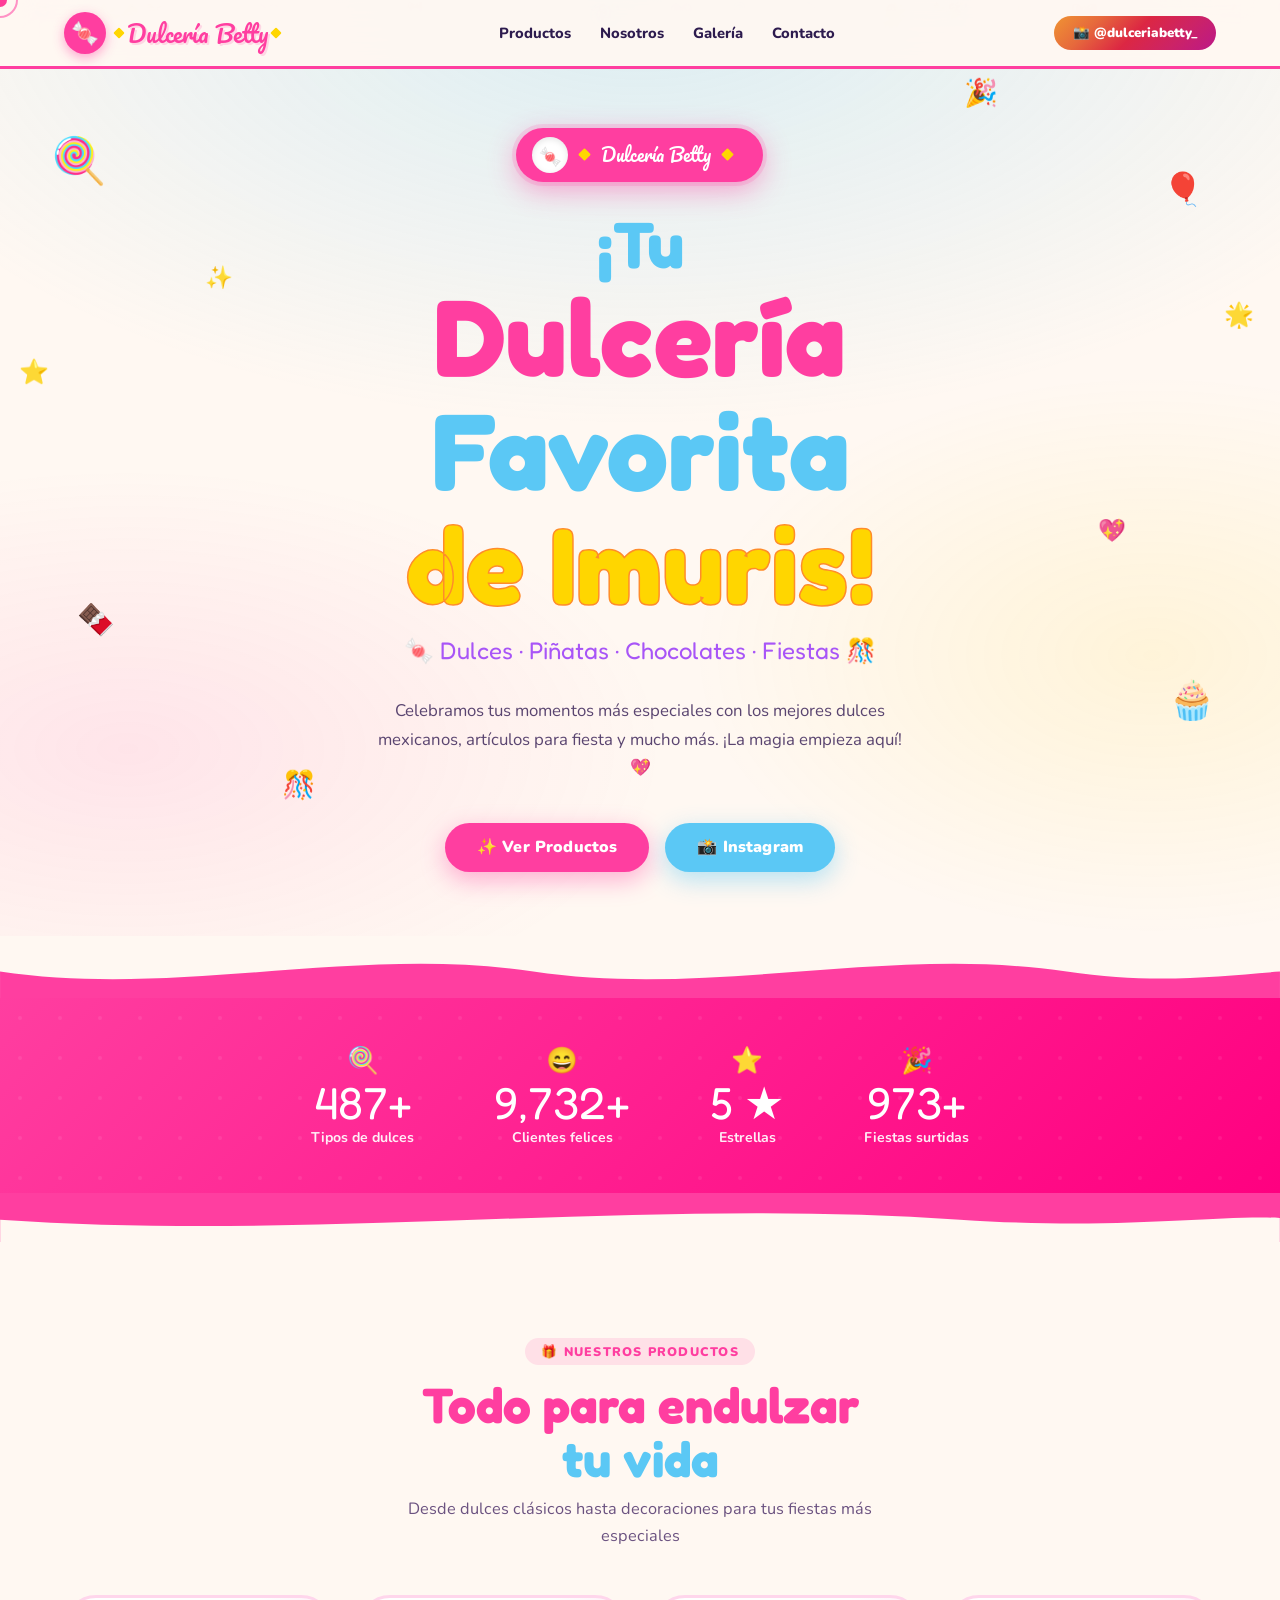
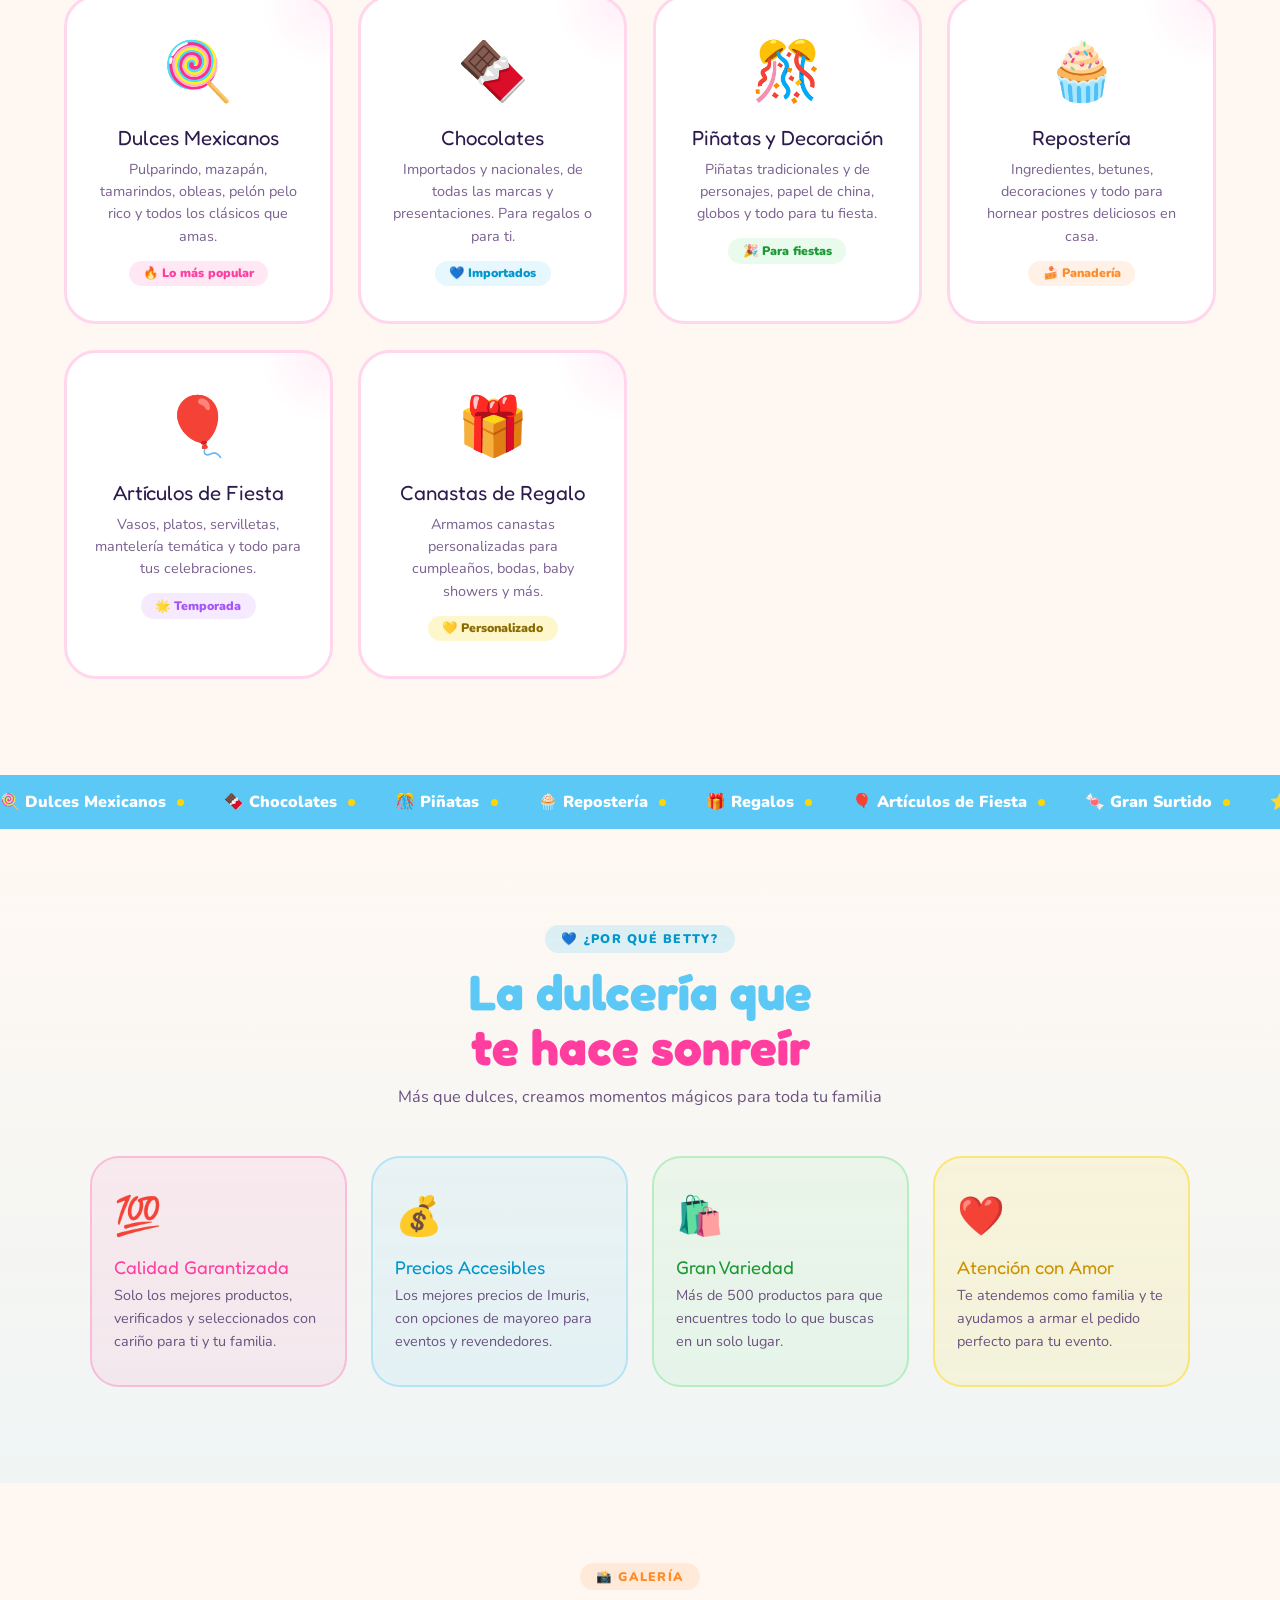
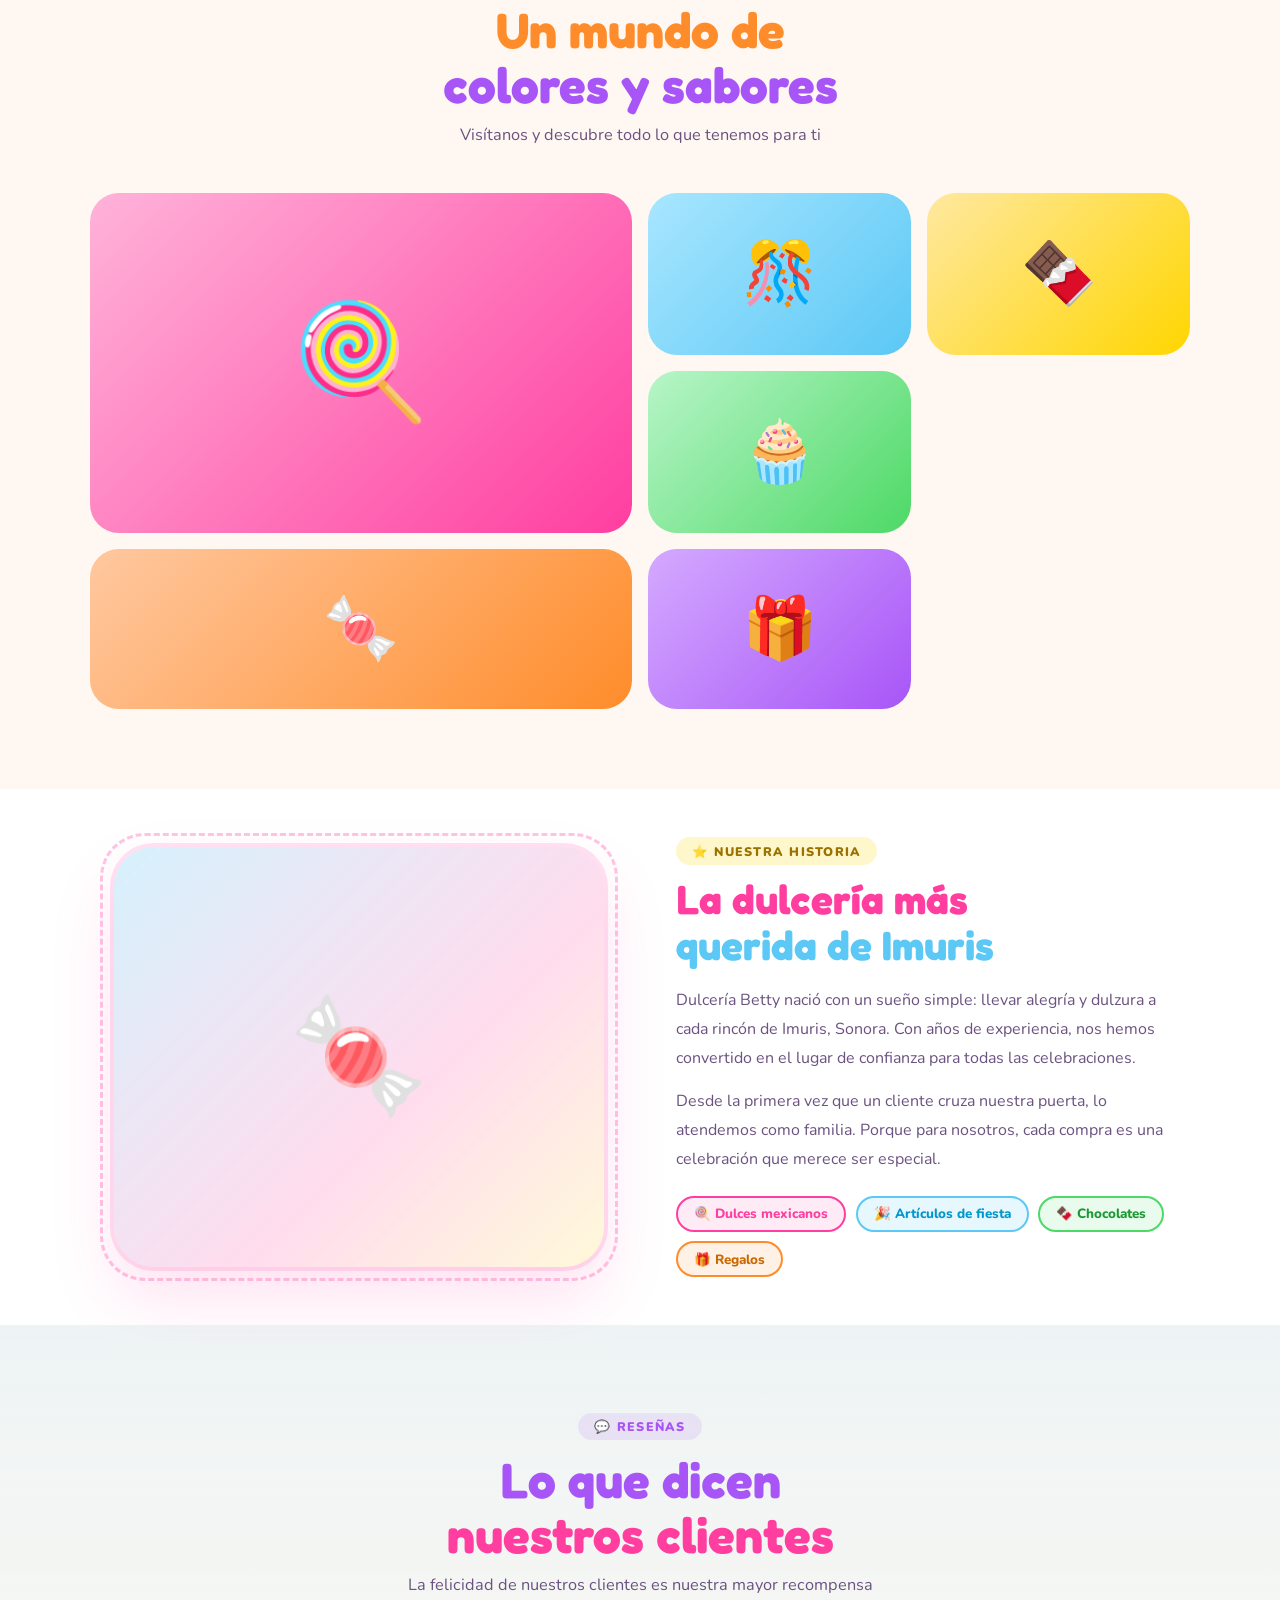
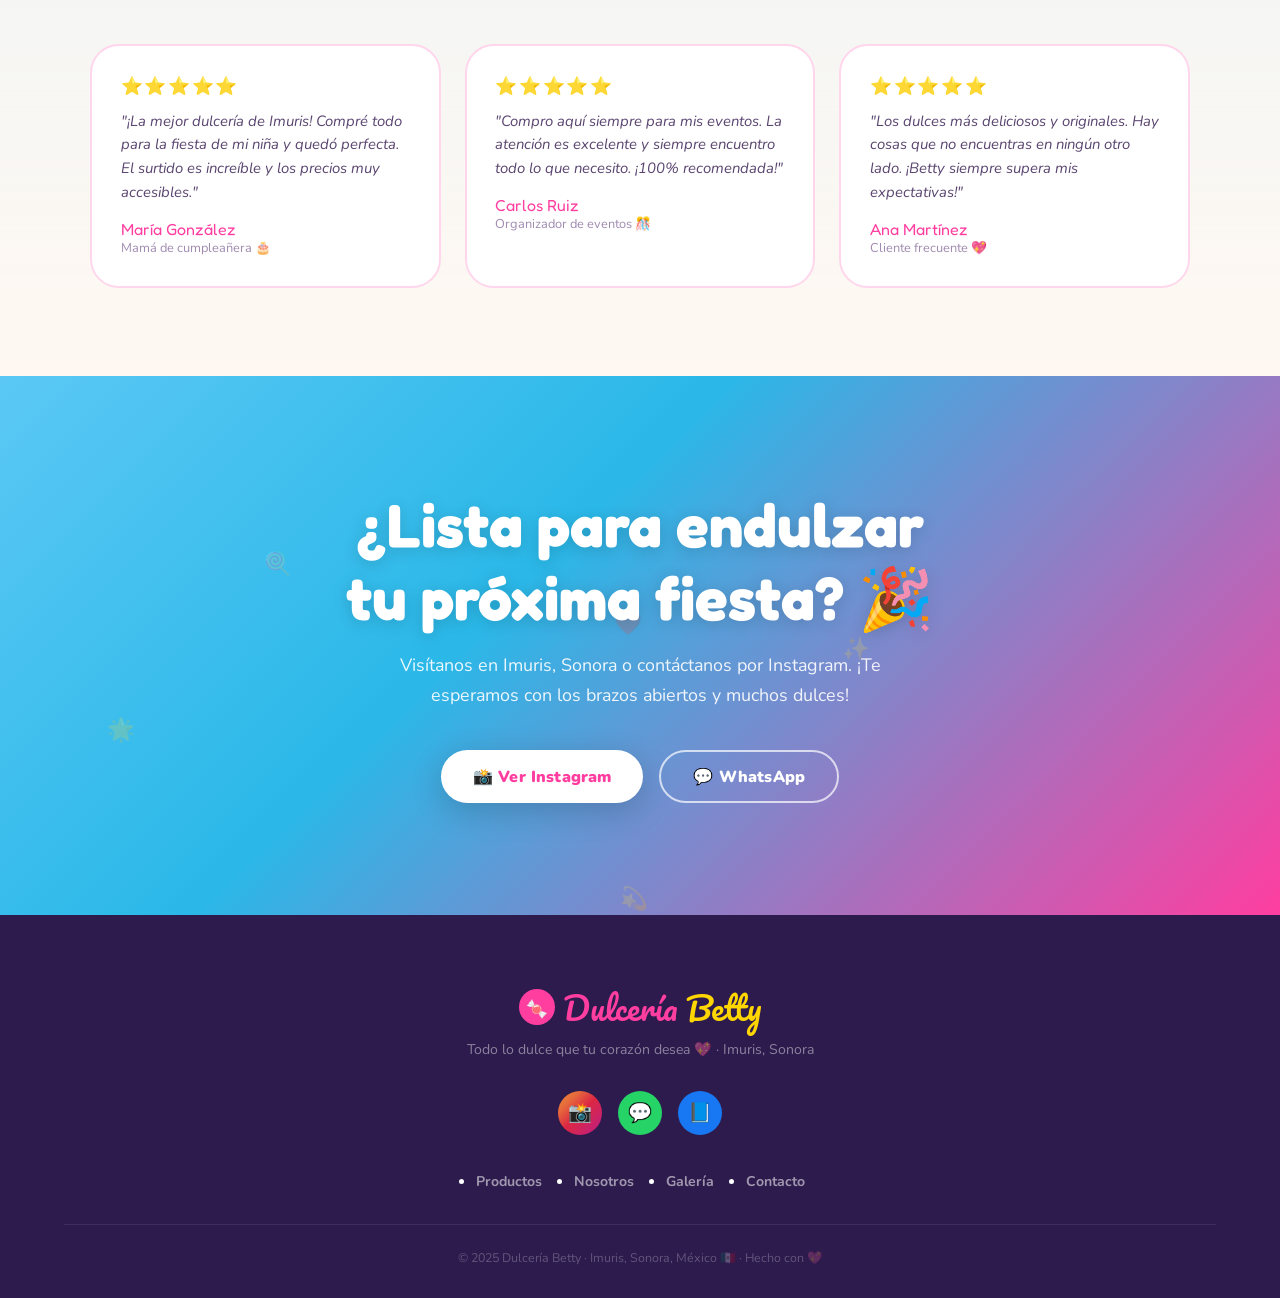
==== commit 23fee6a3: "Cambio numero WASP" ====
--- a/index.html
+++ b/index.html
@@ -251,7 +251,7 @@
     <p>Visítanos en Imuris, Sonora o contáctanos por Instagram. ¡Te esperamos con los brazos abiertos y muchos dulces!</p>
     <div class="hero-btns">
       <a href="https://www.instagram.com/dulceriabetty_/" target="_blank" class="btn btn-white" id="btnIG">📸 Ver Instagram</a>
-      <a href="https://wa.me/526311234567" target="_blank" class="btn btn-ghost">💬 WhatsApp</a>
+      <a href="https://wa.me/526311065212" target="_blank" class="btn btn-ghost">💬 WhatsApp</a>
     </div>
   </div>
 </section>
@@ -265,7 +265,7 @@
   <p class="foot-tag">Todo lo dulce que tu corazón desea 💖 · Imuris, Sonora</p>
   <div class="soc-row">
     <a href="https://www.instagram.com/dulceriabetty_/" target="_blank" class="soc-btn soc-ig" title="Instagram">📸</a>
-    <a href="https://wa.me/526311234567" target="_blank" class="soc-btn soc-wa" title="WhatsApp">💬</a>
+    <a href="https://wa.me/526311065212" target="_blank" class="soc-btn soc-wa" title="WhatsApp">💬</a>
     <a href="#" class="soc-btn soc-fb" title="Facebook">📘</a>
   </div>
   <ul class="foot-links">
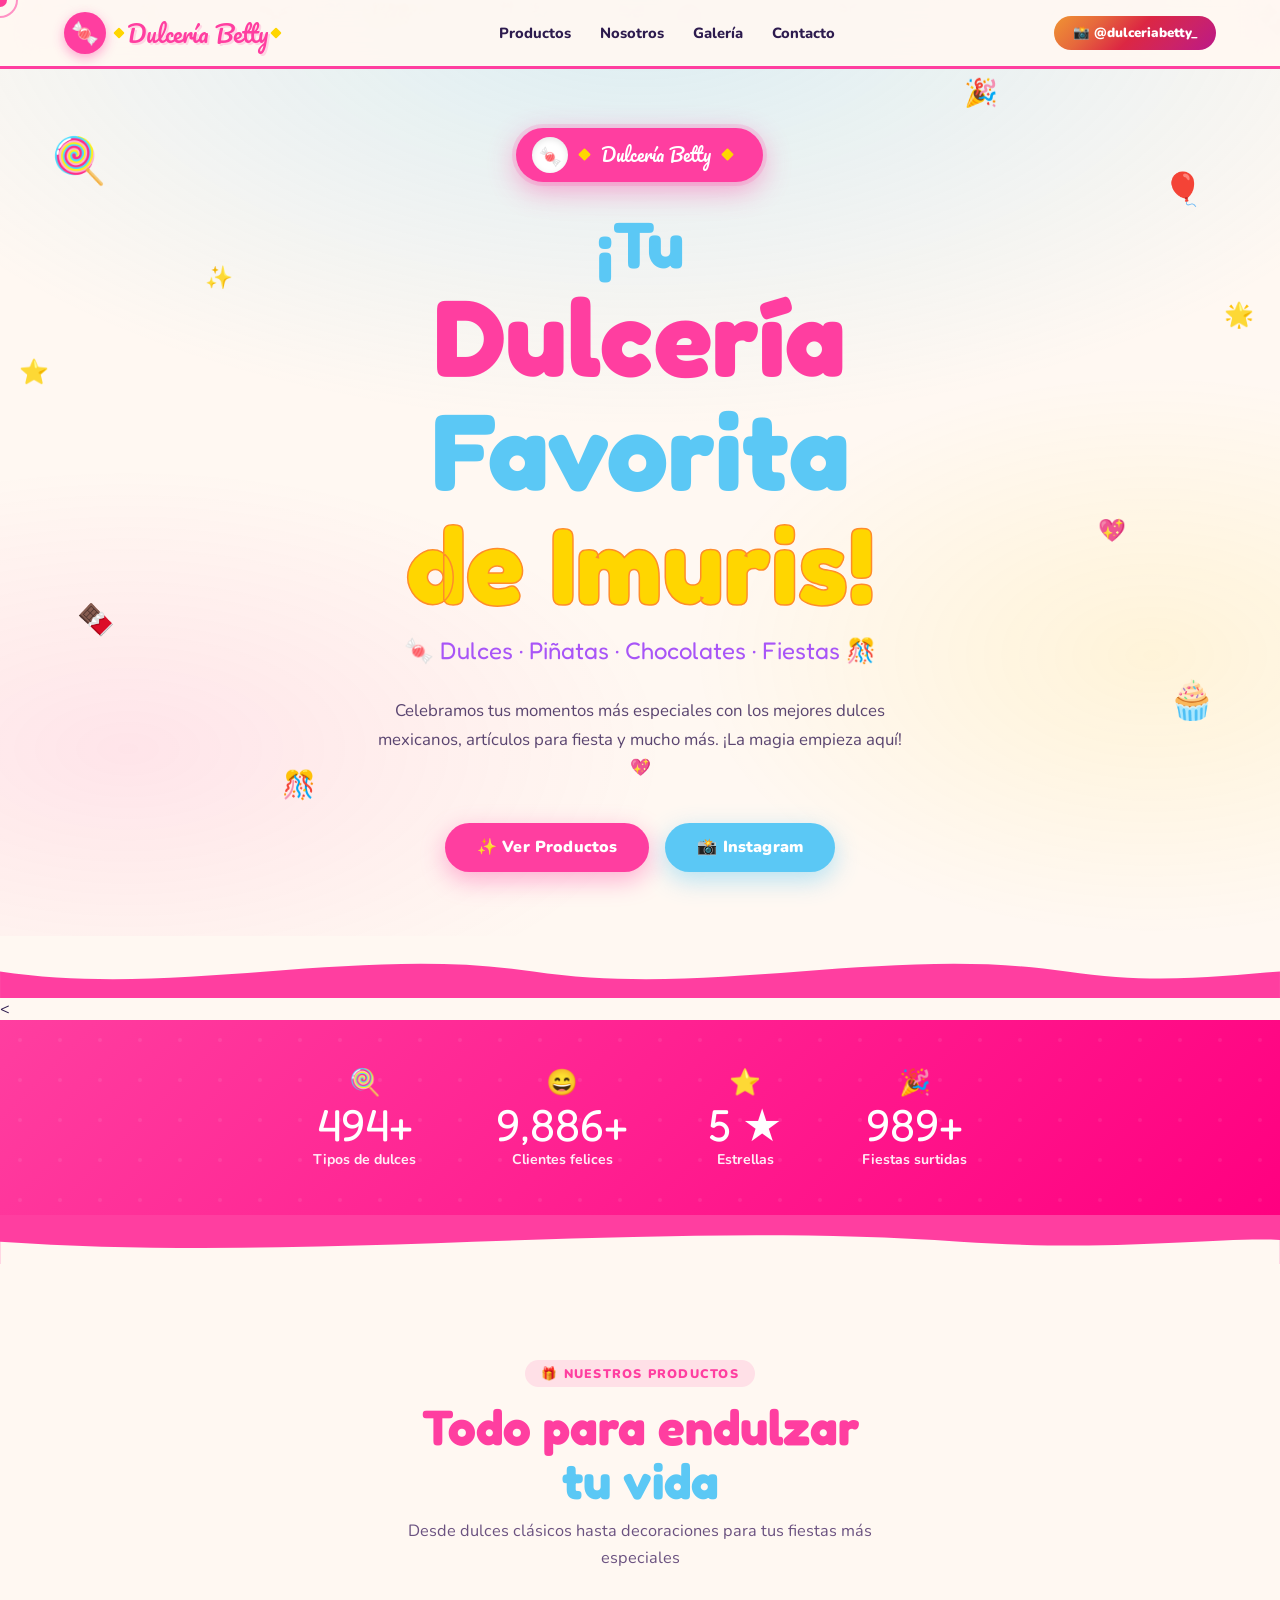
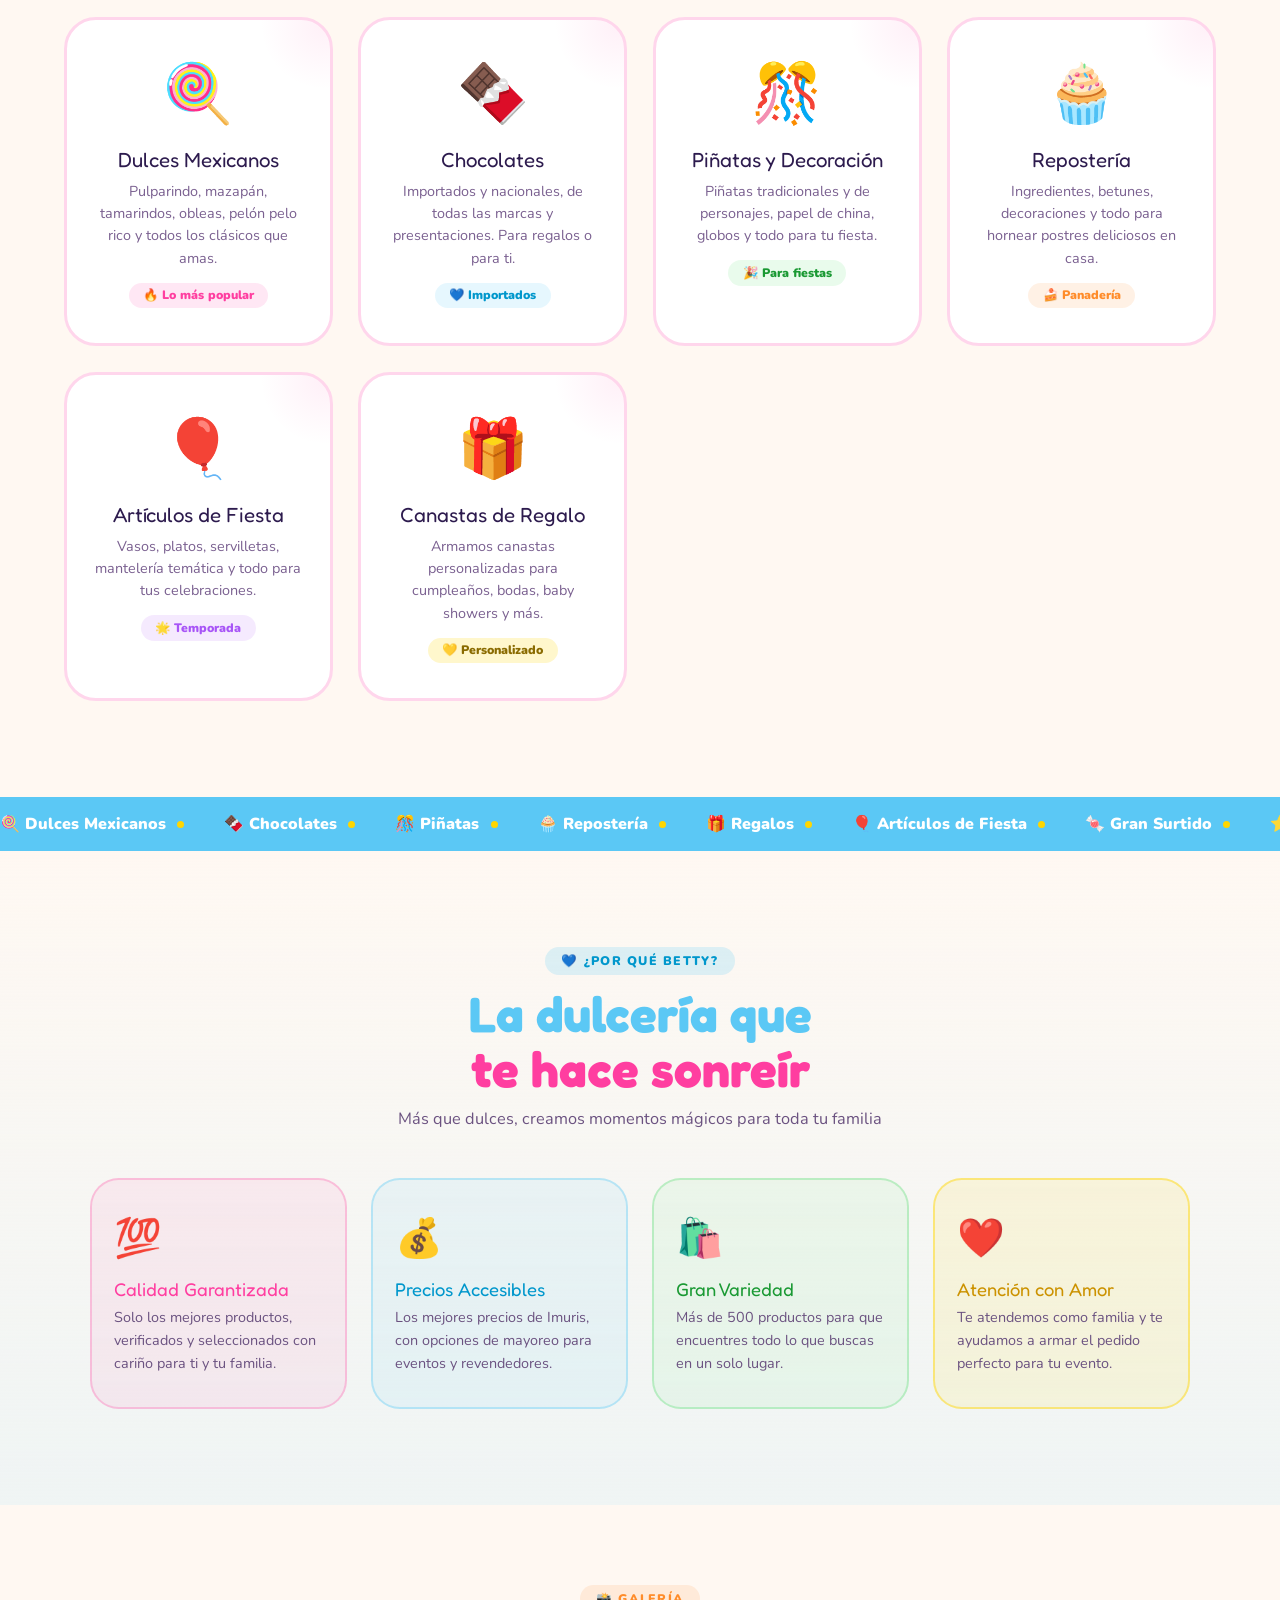
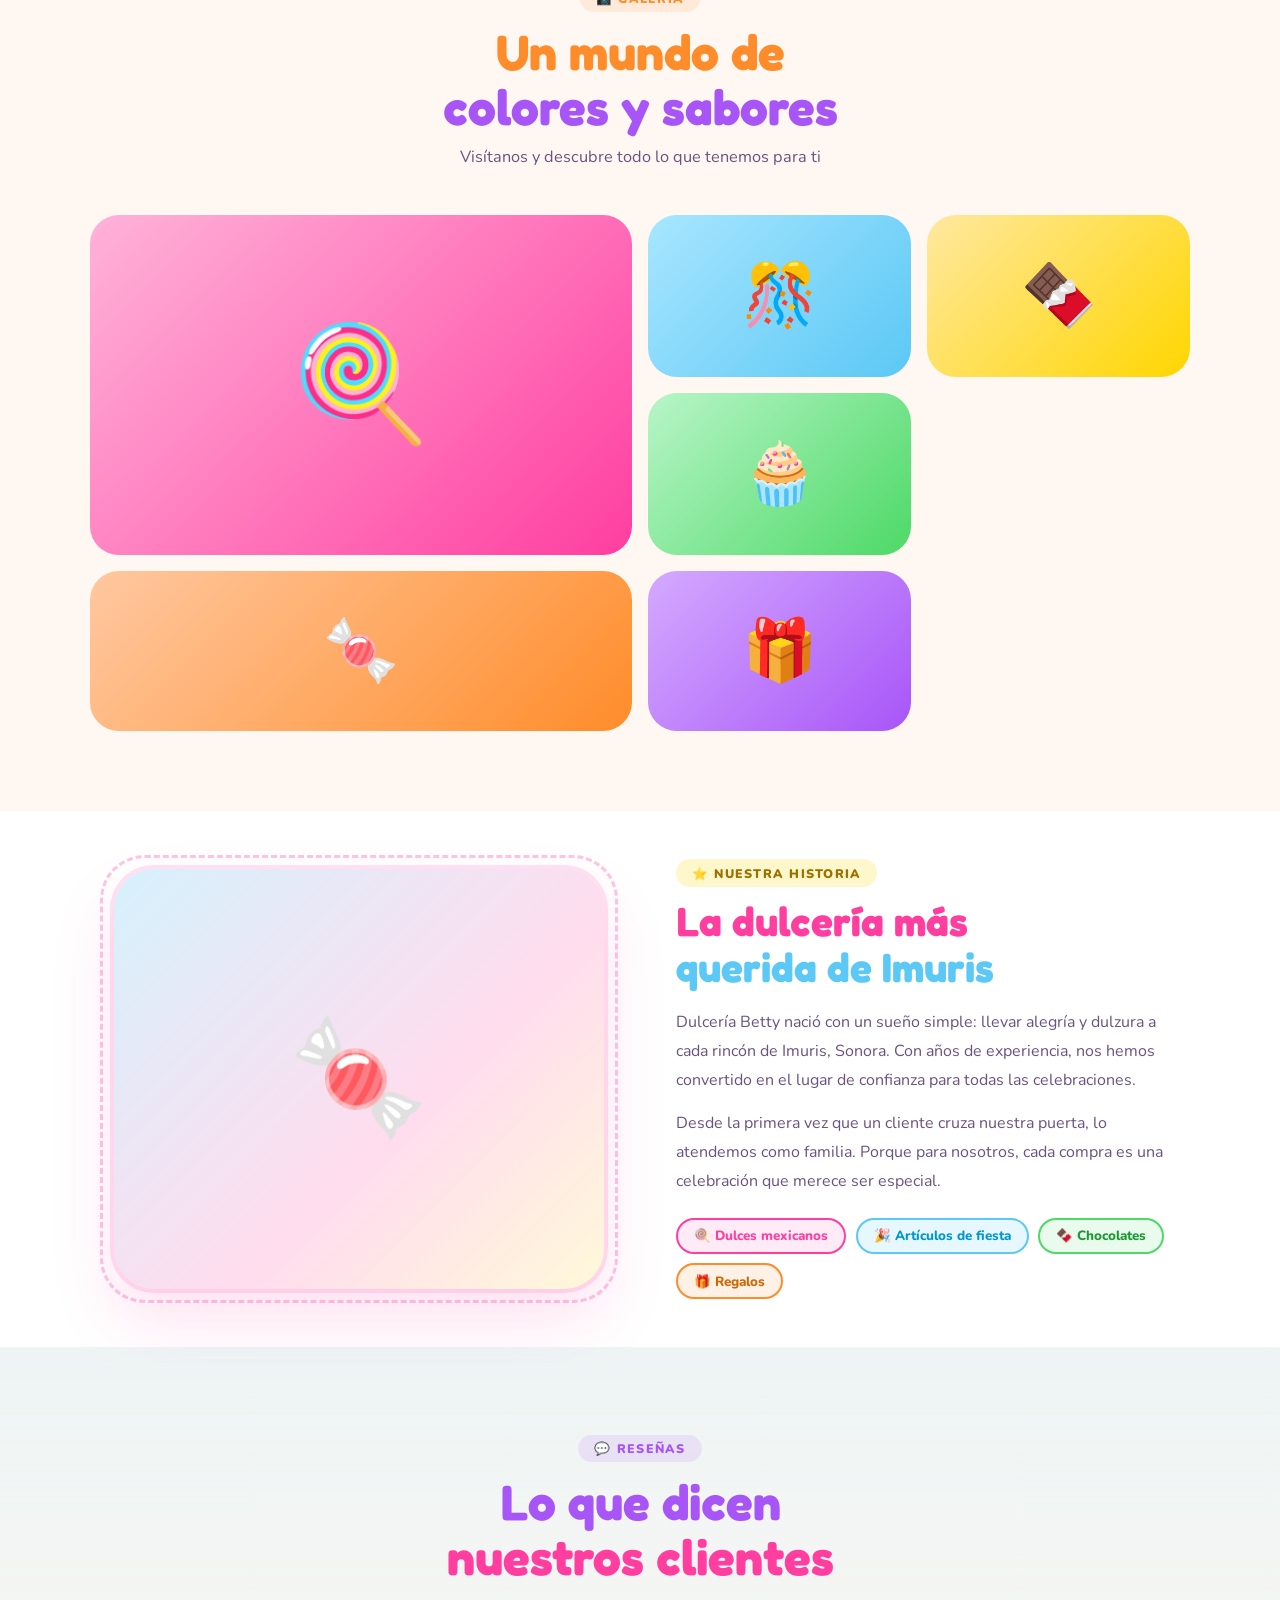
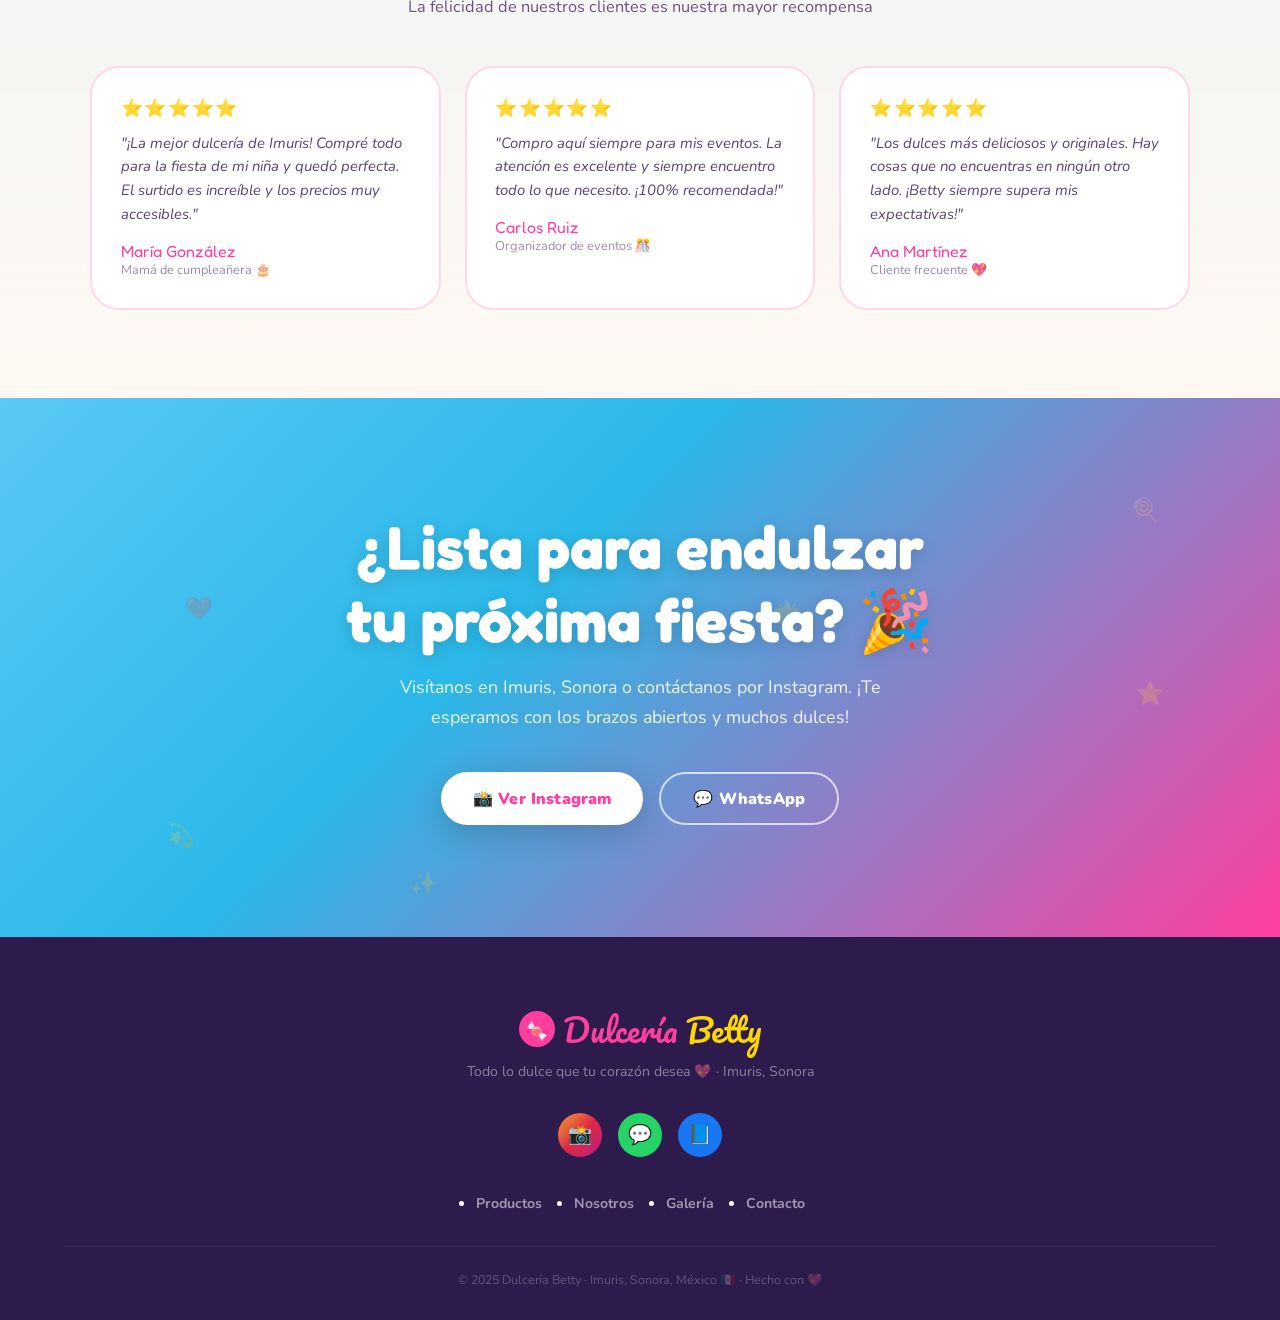
==== commit 548d2931: "Sin Comentarios" ====
--- a/index.html
+++ b/index.html
@@ -13,7 +13,7 @@
 <div id="cur2"></div>
 <div class="bg-floats" id="bgF"></div>
 
-<!-- ═══════════════════════ NAV ═══════════════════════ -->
+
 <nav>
   <a href="#" class="nav-logo">
     <div class="logo-bubble">🍬</div>
@@ -32,7 +32,7 @@
   <a href="https://www.instagram.com/dulceriabetty_/" target="_blank" class="nav-ig">📸 @dulceriabetty_</a>
 </nav>
 
-<!-- ═══════════════════════ HERO ═══════════════════════ -->
+
 <section class="hero">
   <div class="hero-floats">
     <span class="hf" style="top:14%;left:4%;font-size:2.8rem;animation-duration:4s;animation-delay:0s">🍭</span>
@@ -75,14 +75,14 @@
   </div>
 </section>
 
-<!-- WAVE pink -->
+
 <div class="wave">
   <svg viewBox="0 0 1440 70" xmlns="http://www.w3.org/2000/svg">
     <path d="M0,40 C200,70 400,10 600,40 C800,70 1000,10 1200,40 C1300,55 1370,45 1440,40 L1440,70 L0,70 Z" fill="#FF3EA0"/>
   </svg>
 </div>
 
-<!-- ═══════════════════════ STATS ═══════════════════════ -->
+<
 <div class="stats">
   <div class="stat reveal"><span class="stat-icon">🍭</span><span class="stat-num" data-count="500">0</span><span class="stat-label">Tipos de dulces</span></div>
   <div class="stat reveal" style="transition-delay:.1s"><span class="stat-icon">😄</span><span class="stat-num" data-count="10000">0</span><span class="stat-label">Clientes felices</span></div>
@@ -97,7 +97,7 @@
   </svg>
 </div>
 
-<!-- ═══════════════════════ PRODUCTS ═══════════════════════ -->
+
 <section class="products" id="productos">
   <div class="tag reveal" style="background:rgba(255,62,160,.13);color:var(--pink)">🎁 Nuestros Productos</div>
   <h2 class="sec-title reveal" style="color:var(--pink)">Todo para endulzar<br><span style="color:var(--sky)">tu vida</span></h2>
@@ -148,7 +148,7 @@
   <div class="mq-track" id="mqTrack"></div>
 </div>
 
-<!-- ═══════════════════════ FEATURES ═══════════════════════ -->
+
 <section class="features">
   <div class="tag reveal" style="background:rgba(91,200,245,.2);color:#0097cc">💙 ¿Por qué Betty?</div>
   <h2 class="sec-title reveal" style="color:var(--sky)">La dulcería que<br><span style="color:var(--pink)">te hace sonreír</span></h2>
@@ -177,7 +177,7 @@
   </div>
 </section>
 
-<!-- ═══════════════════════ GALLERY ═══════════════════════ -->
+
 <section class="gallery" id="galeria">
   <div class="tag reveal" style="background:rgba(255,140,42,.12);color:var(--orange)">📸 Galería</div>
   <h2 class="sec-title reveal" style="color:var(--orange)">Un mundo de<br><span style="color:var(--purple)">colores y sabores</span></h2>
@@ -192,7 +192,7 @@
   </div>
 </section>
 
-<!-- ═══════════════════════ ABOUT ═══════════════════════ -->
+
 <div class="about-bg" id="nosotros">
   <div class="about-wrap">
     <div class="about-vis reveal-l">
@@ -216,7 +216,7 @@
   </div>
 </div>
 
-<!-- ═══════════════════════ TESTIMONIALS ═══════════════════════ -->
+
 <section class="tests">
   <div class="tag reveal" style="background:rgba(168,85,247,.12);color:var(--purple)">💬 Reseñas</div>
   <h2 class="sec-title reveal" style="color:var(--purple)">Lo que dicen<br><span style="color:var(--pink)">nuestros clientes</span></h2>
@@ -243,7 +243,7 @@
   </div>
 </section>
 
-<!-- ═══════════════════════ CTA ═══════════════════════ -->
+
 <section class="cta" id="contacto">
   <div class="cta-stars" id="ctaStars"></div>
   <div class="cta-inner reveal">
@@ -251,7 +251,7 @@
     <p>Visítanos en Imuris, Sonora o contáctanos por Instagram. ¡Te esperamos con los brazos abiertos y muchos dulces!</p>
     <div class="hero-btns">
       <a href="https://www.instagram.com/dulceriabetty_/" target="_blank" class="btn btn-white" id="btnIG">📸 Ver Instagram</a>
-      <a href="https://wa.me/526311065212" target="_blank" class="btn btn-ghost">💬 WhatsApp</a>
+      <a href="https://wa.me/526311065212 " target="_blank" class="btn btn-ghost">💬 WhatsApp</a>
     </div>
   </div>
 </section>
